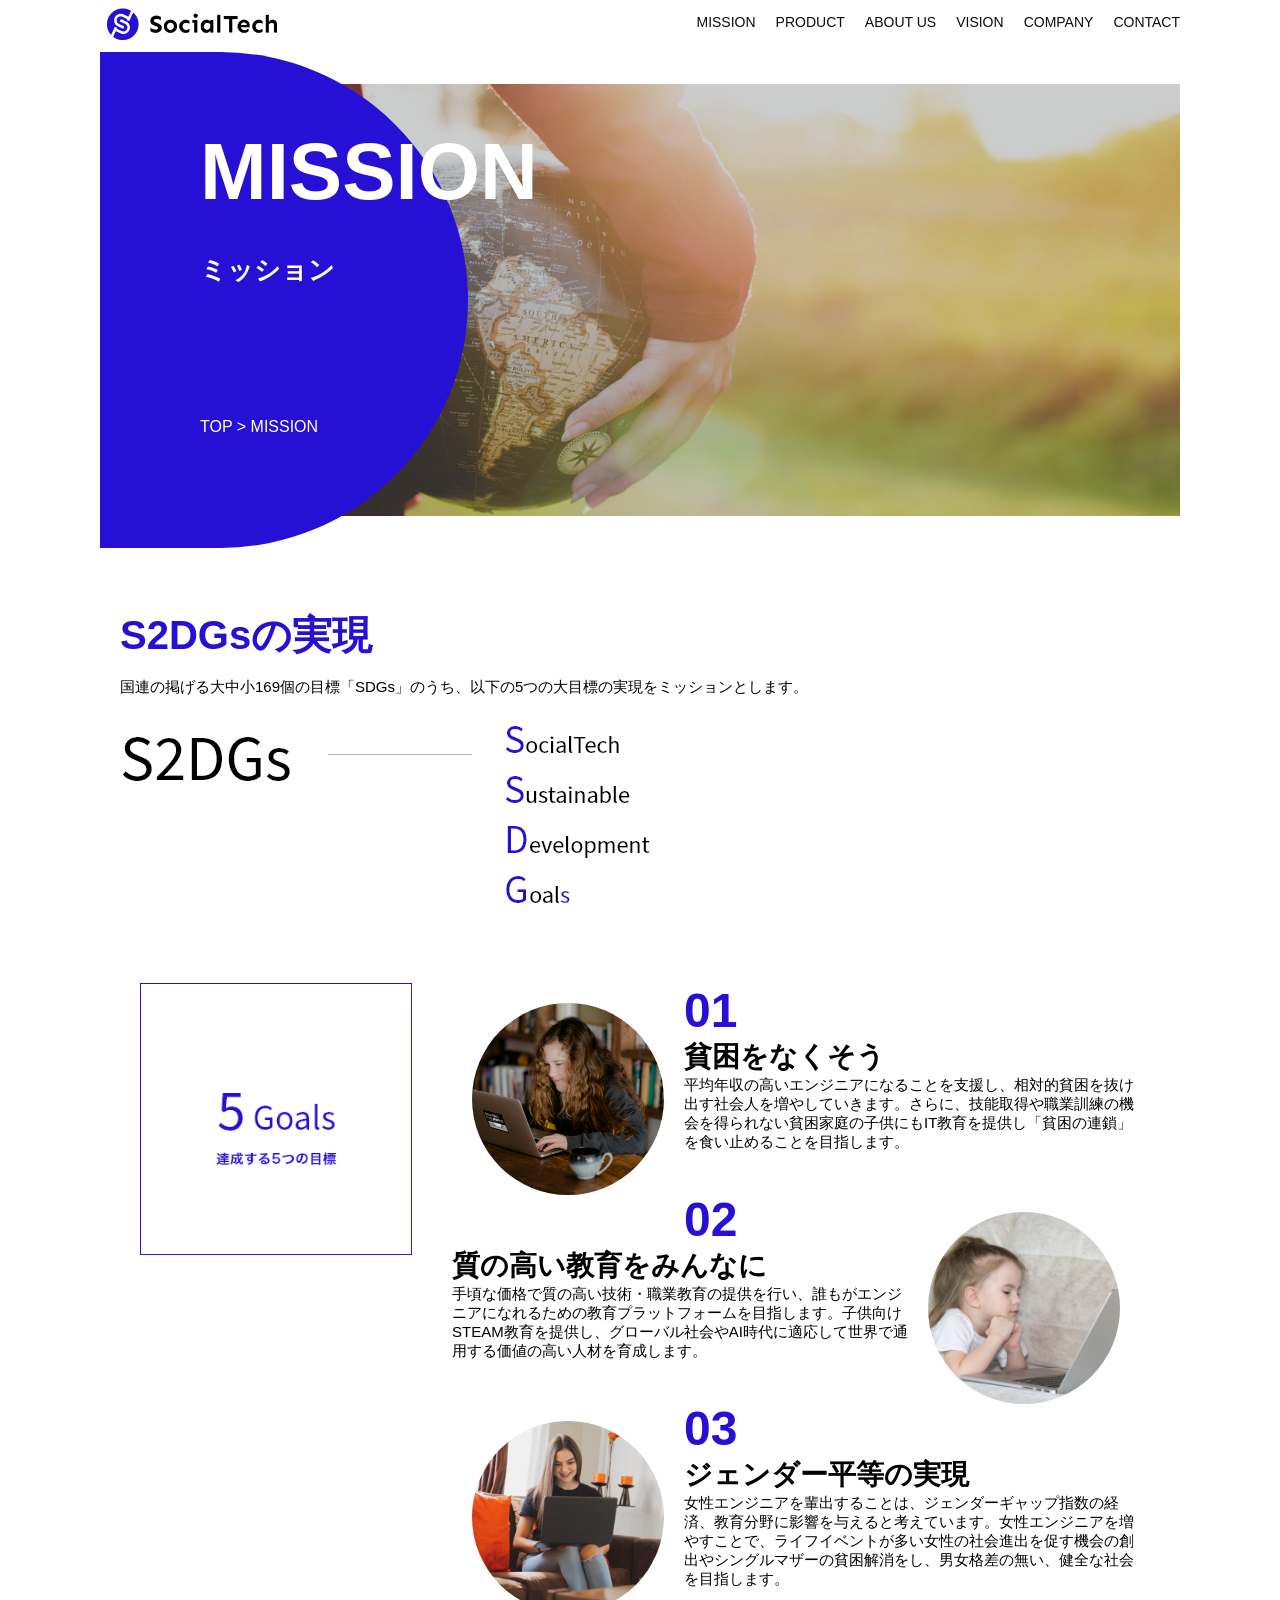
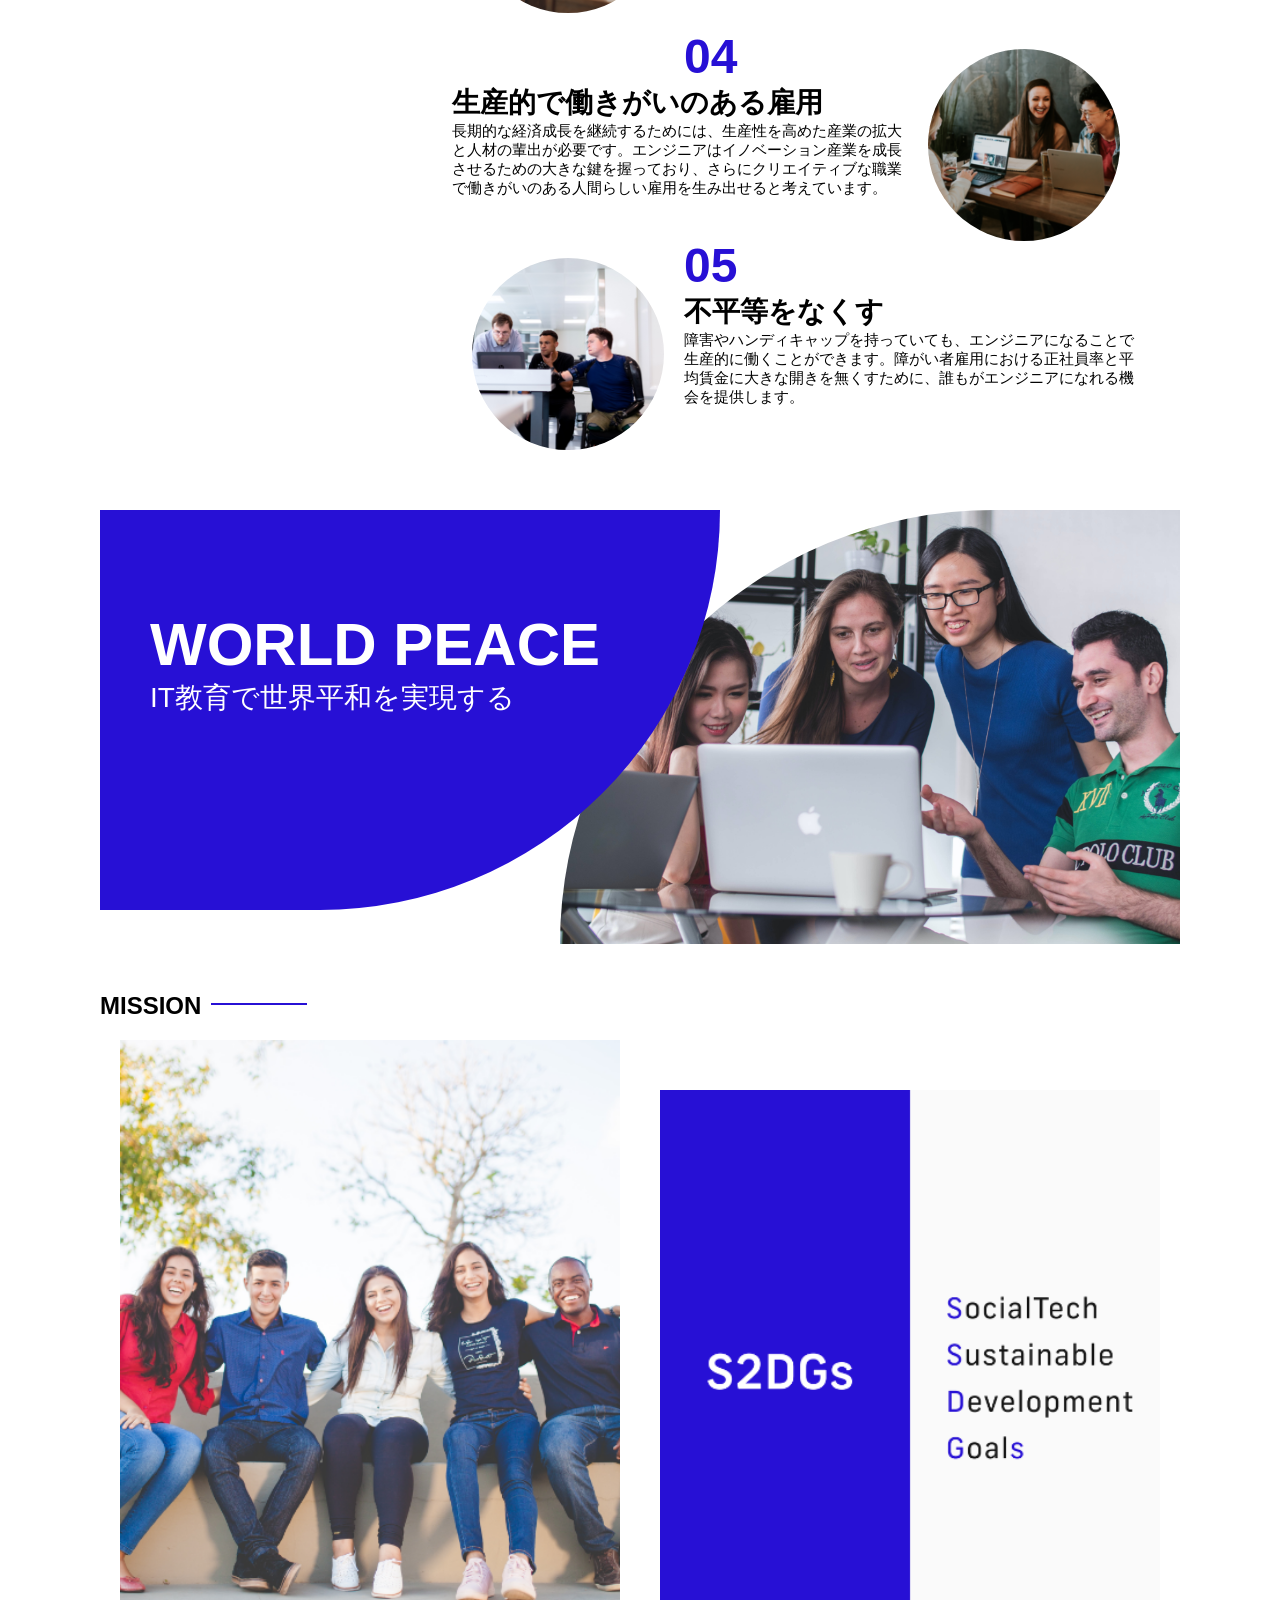
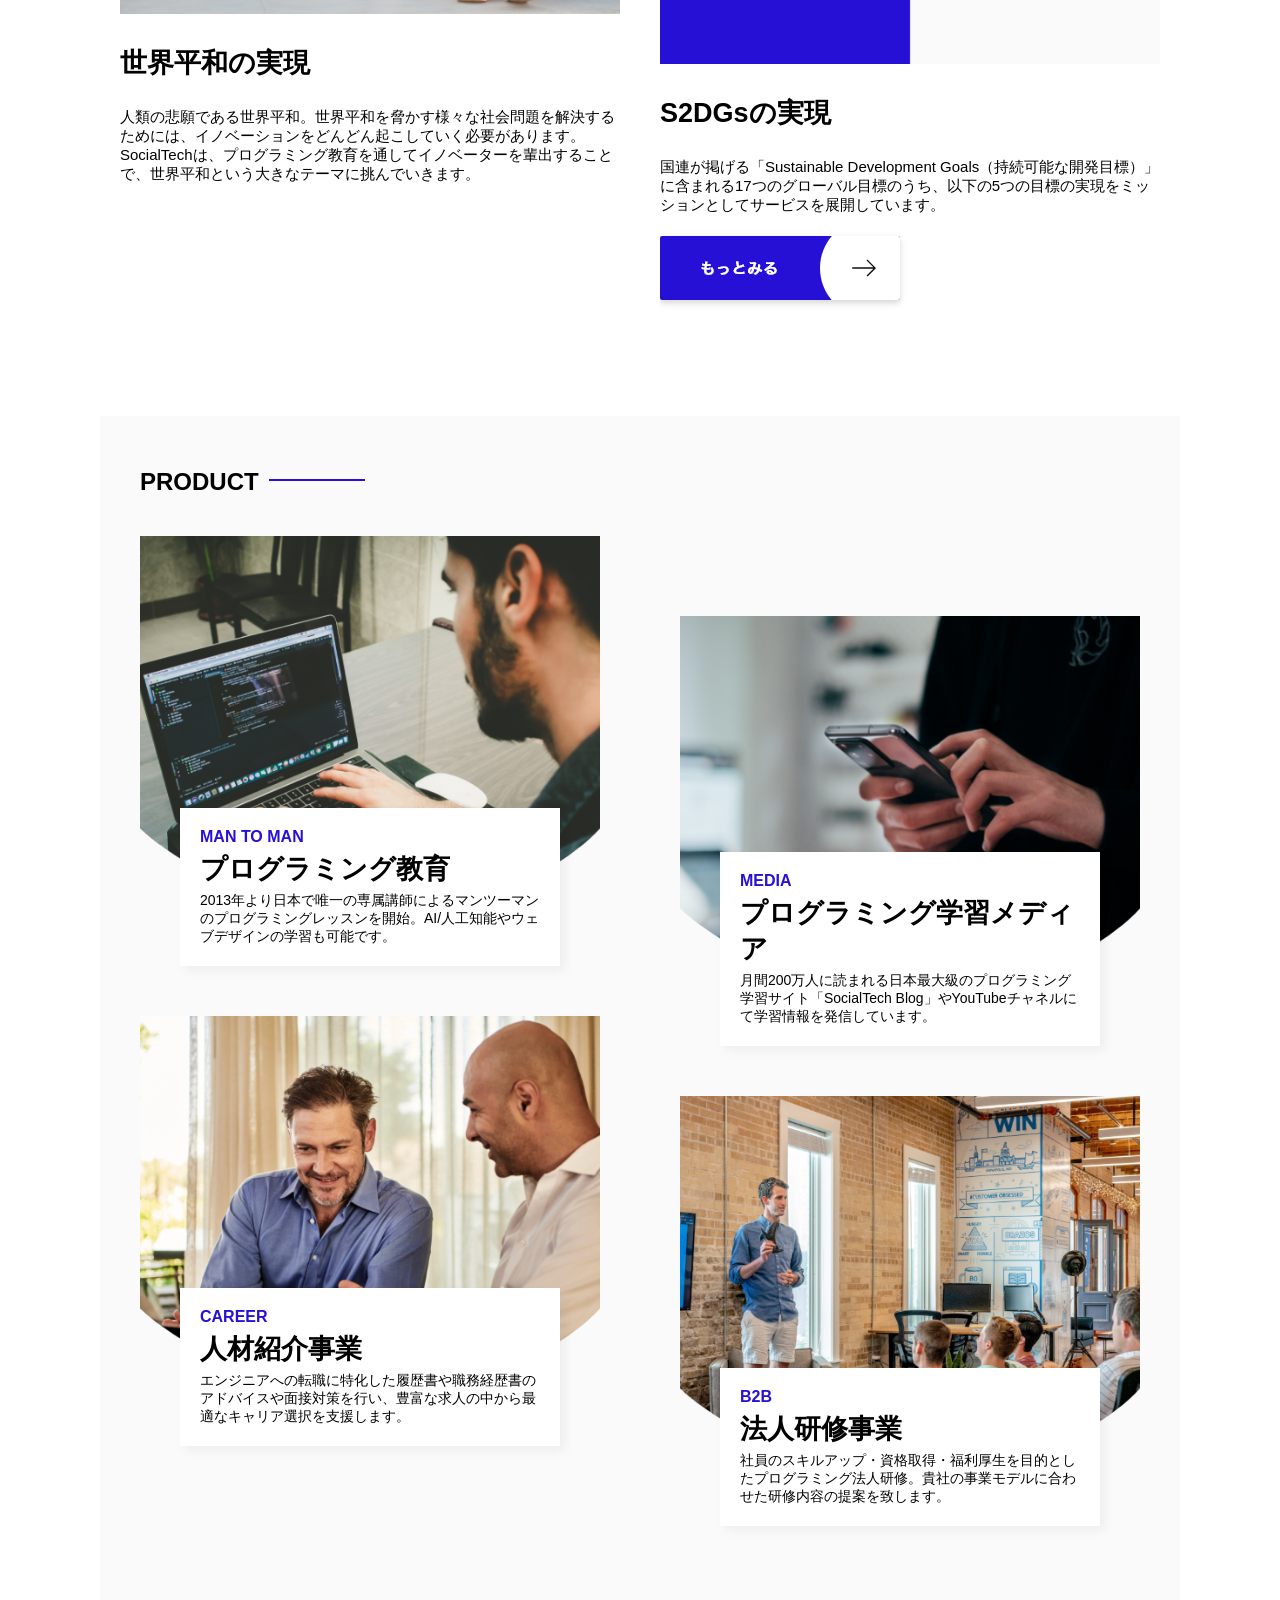
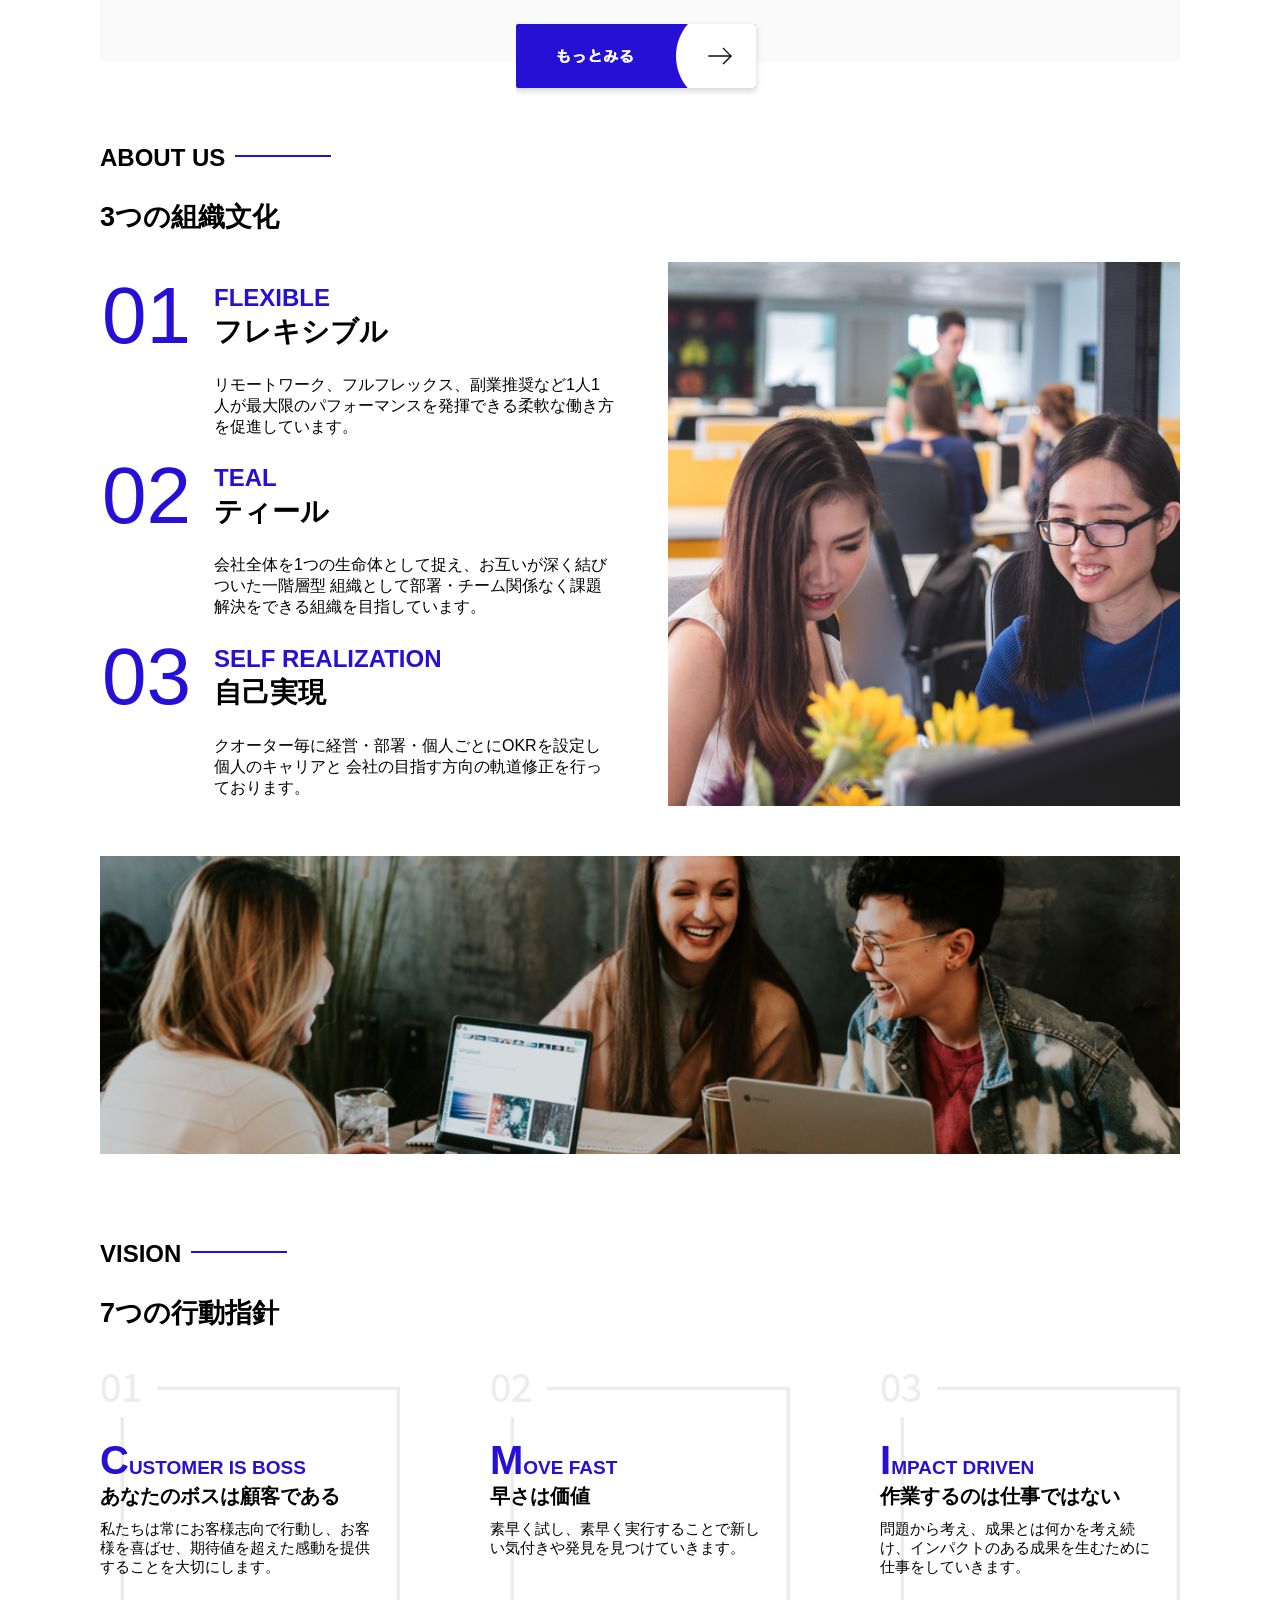
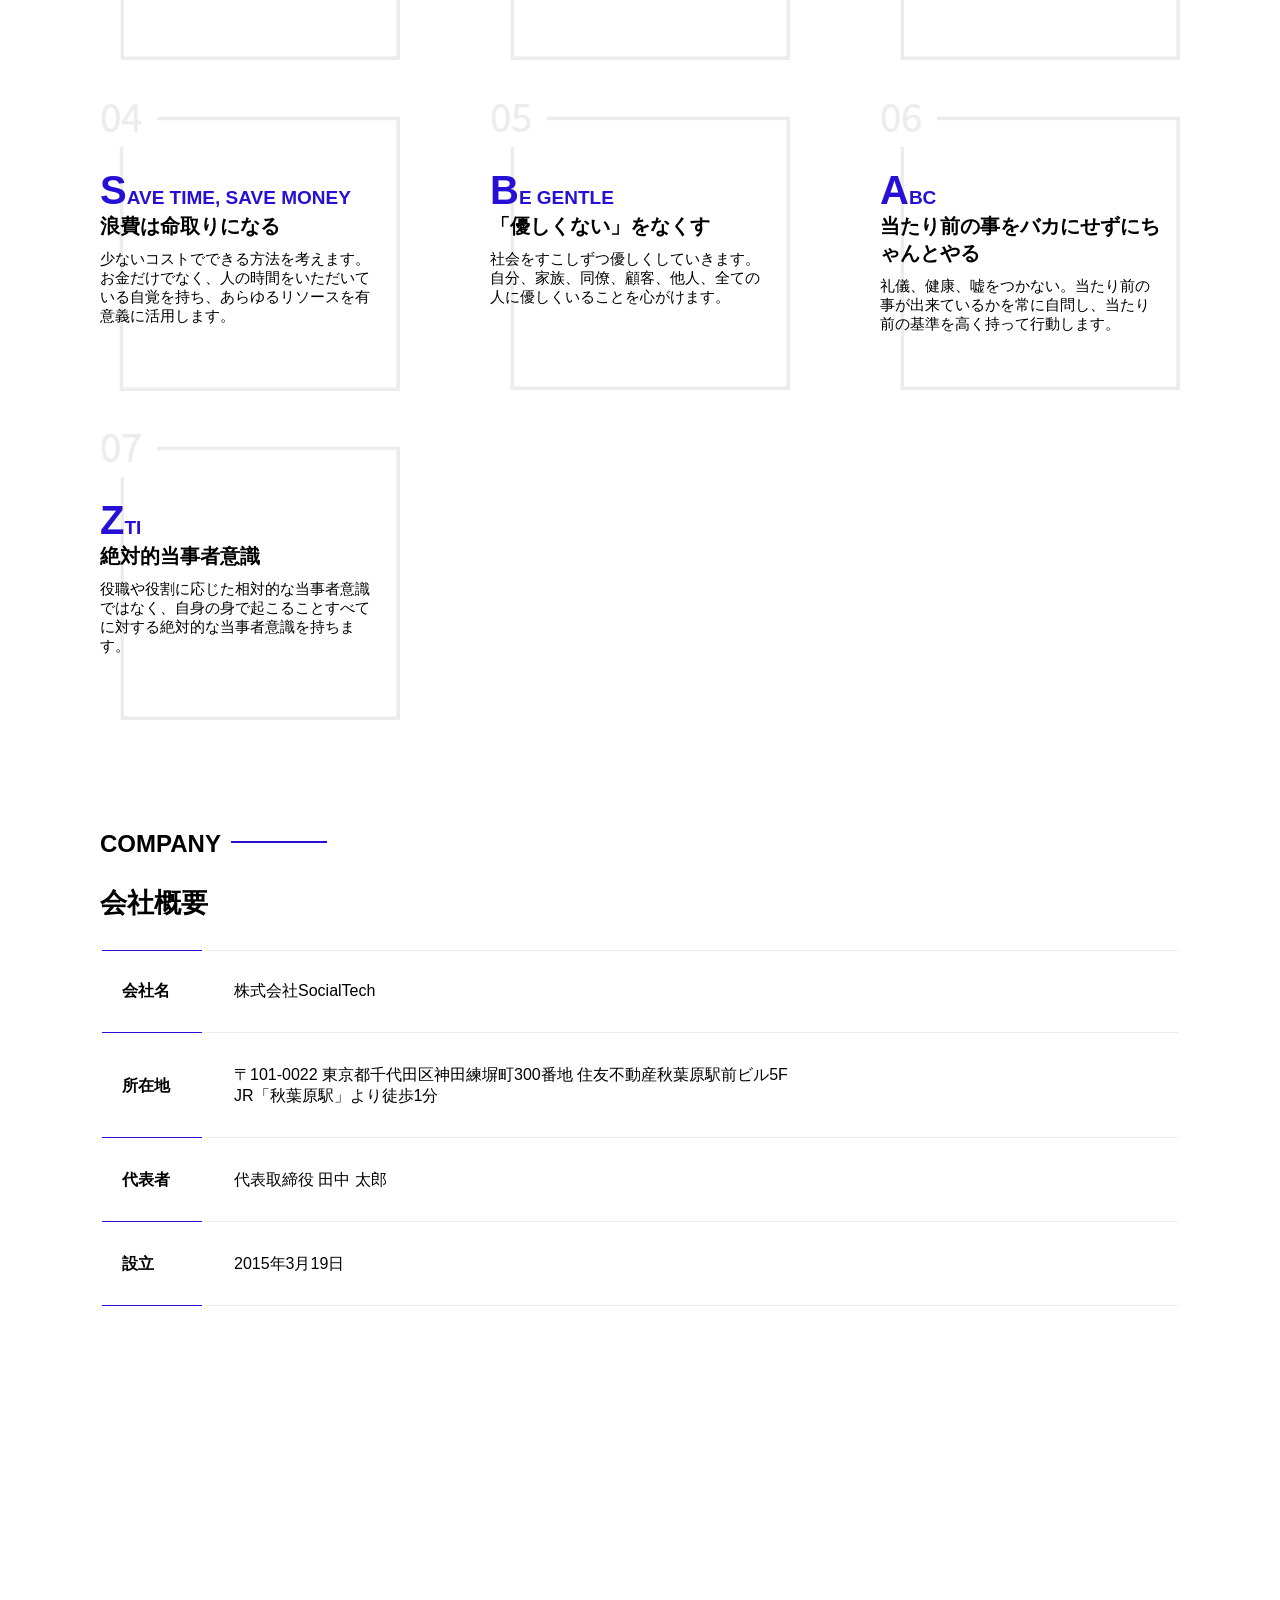
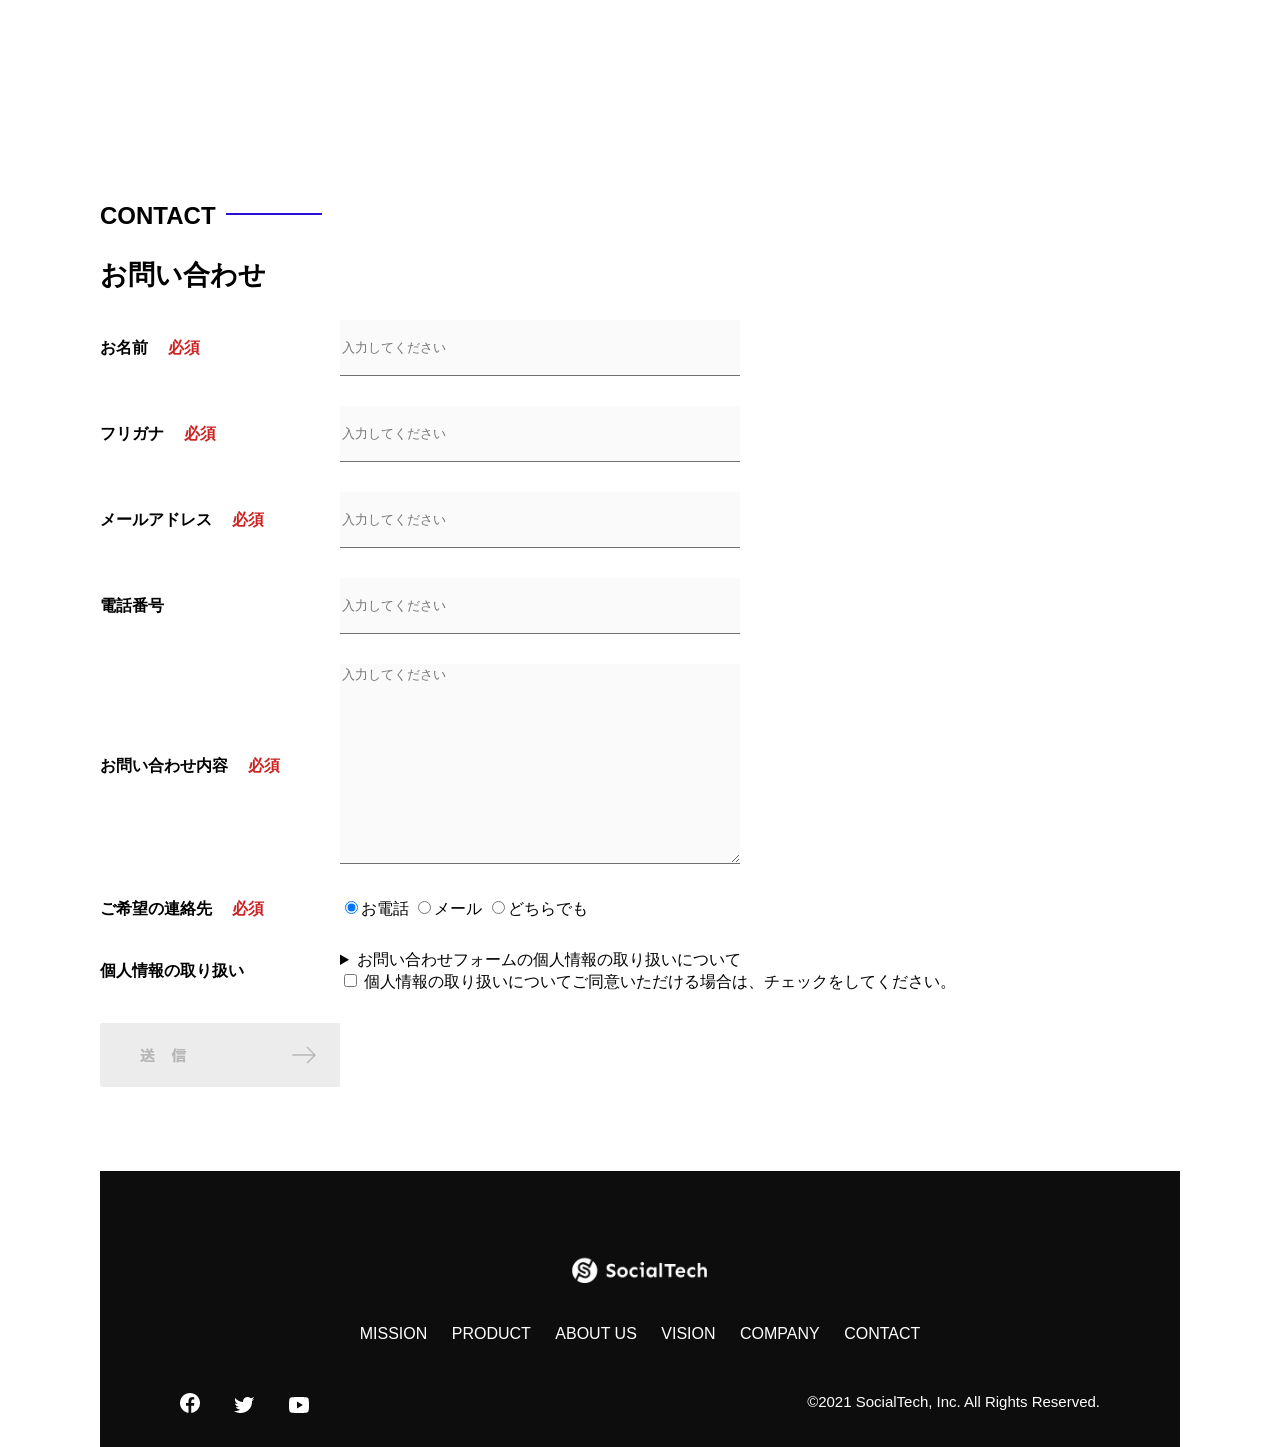
==== kadai_tutorial_output/index.html @ 5821d978 "kadai_tutorial_outputを追加" ====
<!DOCTYPE html>
<html>
<head>
    <title></title>
  <title>SocialTech - MISSION ミッション -</title>
  <title>SocialTech</title>
  <meta charset="UTF-8">
  <meta name="description" content="">
  <meta name="description" content="SocialTechが目指す5つの目標（S2DGs）を紹介します">
  <meta name="description" content="SocialTechはEdTech業界のリーディングカンパニーを目指します。">
  <meta name="viewport" content="width=device-width, initial-scale=1.0">
  <link rel="stylesheet" href="style.css">
</head>
<body>
  <!-- ヘッダー -->
  <header>
    <!-- ロゴ -->
    <a href="index.html" id="logo"><img src="./images/logo.png" alt="トップページに戻る"></a>
    
    <!-- PC用ナビゲーション -->
    <nav id="nav-pc">
       <ul>
        <li><a href="mission.html">MISSION</a></li>
        <li><a href="product.html">PRODUCT</a></li>
        <li><a href="index.html#aboutus">ABOUT US</a></li>
        <li><a href="index.html#vision">VISION</a></li>
        <li><a href="index.html#company">COMPANY</a></li>
        <li><a href="index.html#contact">CONTACT</a></li>
       </ul>
    </nav>
    
       <!-- スマホ用メニューボタン -->
       <button id="menu-sp" onclick="document.getElementById('nav-sp').style.display = 'block'">
         <img src="images/button-menu.png" alt="ナビゲーションを開く">
       </button>
        <!-- スマホ用ナビゲーション -->
       <div id="nav-sp">
         <button id="close" onclick="document.getElementById('nav-sp').style.display = 'none'">
           <img src="images/button-close.png" alt="ナビゲーションを閉じる">
         </button>

        <nav>
           <ul>
             <li>
               <a id="logo-sp" href="index.html" onclick="document.getElementById('nav-sp').style.display = 'none'"><img src="images/logo-sp.png" alt="トップページに戻る"></a>
             </li>
             <li><a class="menu" href="mission.html" onclick="document.getElementById('nav-sp').style.display = 'none'">MISSION</a></li>
             <li><a class="menu" href="product.html" onclick="document.getElementById('nav-sp').style.display = 'none'">PRODUCT</a></li>
             <li><a class="menu" href="index.html#aboutus" onclick="document.getElementById('nav-sp').style.display = 'none'">ABOUT US</a></li>
             <li><a class="menu" href="index.html#vision" onclick="document.getElementById('nav-sp').style.display = 'none'">VISION</a></li>
             <li><a class="menu" href="index.html#company" onclick="document.getElementById('nav-sp').style.display = 'none'">COMPANY</a></li>
             <li><a class="menu" href="index.html#contact" onclick="document.getElementById('nav-sp').style.display = 'none'">CONTACT</a></li>
           </ul>
         </nav>
         <div id="sns">
           <a href="https://www.facebook.com/sejuku2013">
             <img src="images/button-facebook.png" alt="Facebookのリンク">
           </a>
           <a href="https://twitter.com/samuraijuku">
             <img src="images/button-twitter.png" alt="Twitterのリンク">
           </a>
           <a href="https://www.youtube.com/channel/UCCFOQO5aDK0xXam4cUQXT8g">
             <img src="images/button-youtube.png" alt="YouTubeのリンク">
           </a>
         </div>
       </div>
  </header>

   <main>
    <article>
      <section id="mission-main">
           <div class="mission-main-inner">
             <div id="mission-title">
               <h1>MISSION<br><span>ミッション</span></h1>
               <p>TOP > MISSION</p>
             </div>
           </div>
         </section>

         <section id="mission-s2dgs">
            <h2 class="mission-h2">S2DGsの実現</h2>
            <p>国連の掲げる大中小169個の目標「SDGs」のうち、以下の5つの大目標の実現をミッションとします。</p>
            <img src="images/mission/mission-s2dgs.png" alt="S2DGs">
          </section>

          <section id="mission-five-goals">
           <div class="five-goals-image">
             <img src="images/mission/mission-5goals.png" alt="5Goals">
           </div>
           <div class="five-goals-read">
             <div>
               <img class="fivegoals-image-left" src="images/mission/mission-5goals01.png" alt="PCを操作する女の子">
               <span class="fivegoals-number">01</span>
               <h3 class="fivegoals-h3">貧困をなくそう</h3>
               <p class="fivegoals-p">平均年収の高いエンジニアになることを支援し、相対的貧困を抜け出す社会人を増やしていきます。さらに、技能取得や職業訓練の機会を得られない貧困家庭の子供にもIT教育を提供し「貧困の連鎖」を食い止めることを目指します。</p>
             </div>
             <div>
               <img class="fivegoals-image-right" src="images/mission/mission-5goals02.png" alt="PCを見つめる小さい女の子">
               <span class="fivegoals-number">02</span>
               <h3 class="fivegoals-h3">質の高い教育をみんなに</h3>
               <p class="fivegoals-p">手頃な価格で質の高い技術・職業教育の提供を行い、誰もがエンジニアになれるための教育プラットフォームを目指します。子供向けSTEAM教育を提供し、グローバル社会やAI時代に適応して世界で通用する価値の高い人材を育成します。</p>
             </div>
             <div>
               <img class="fivegoals-image-left" src="images/mission/mission-5goals03.png" alt="PCを操作する女性">
               <span class="fivegoals-number">03</span>
               <h3 class="fivegoals-h3">ジェンダー平等の実現</h3>
               <p class="fivegoals-p">女性エンジニアを輩出することは、ジェンダーギャップ指数の経済、教育分野に影響を与えると考えています。女性エンジニアを増やすことで、ライフイベントが多い女性の社会進出を促す機会の創出やシングルマザーの貧困解消をし、男女格差の無い、健全な社会を目指します。</p>
             </div>
             <div>
               <img class="fivegoals-image-right" src="images/mission/mission-5goals04.png" alt="笑顔で話し合う3人の男女">
               <span class="fivegoals-number">04</span>
               <h3 class="fivegoals-h3">生産的で働きがいのある雇用</h3>
               <p class="fivegoals-p">長期的な経済成長を継続するためには、生産性を高めた産業の拡大と人材の輩出が必要です。エンジニアはイノベーション産業を成長させるための大きな鍵を握っており、さらにクリエイティブな職業で働きがいのある人間らしい雇用を生み出せると考えています。</p>
             </div>
             <div>
               <img class="fivegoals-image-left" src="images/mission/mission-5goals05.png" alt="障害を持つ男性が生き生きと働く様子">
               <span class="fivegoals-number">05</span>
               <h3 class="fivegoals-h3">不平等をなくす</h3>
               <p class="fivegoals-p">障害やハンディキャップを持っていても、エンジニアになることで生産的に働くことができます。障がい者雇用における正社員率と平均賃金に大きな開きを無くすために、誰もがエンジニアになれる機会を提供します。</p>
             </div>
           </div>
         </section>
    
        <!-- メインビジュアル -->
      <section id="main-visual">
         <div id="main-message">
            <h1>WORLD PEACE</h1>
            <p>IT教育で世界平和を実現する</p>
        </div>
        <img src="images/index/index-main.png" alt="PCの周りに集まる多国籍の仲間たち">
      </section>
        <!--ミッション-->
      <section id="mission">
        <h2 class="index-h2">MISSION</h2>
        <div id="mission-flex">
          <div>
           <img id="mission-photo" src="images/index/index-mission.png" alt="屋外のベンチで写真を撮影する多国籍の仲間たち">
            <h3>世界平和の実現</h3>
            <p>
              人類の悲願である世界平和。世界平和を脅かす様々な社会問題を解決するためには、イノベーションをどんどん起こしていく必要があります。SocialTechは、プログラミング教育を通してイノベーターを輩出することで、世界平和という大きなテーマに挑んでいきます。
            </p>
          </div>  
          <div>
             <img id="s2dgs" src="images/index/s2dgs.png" alt="S2DGs">
            <h3>S2DGsの実現</h3>
            <p>国連が掲げる「Sustainable Development Goals（持続可能な開発目標）」に含まれる17つのグローバル目標のうち、以下の5つの目標の実現をミッションとしてサービスを展開しています。</p>
            <a href="mission.html">
              <img src="images/button-more.png" alt="もっとみる">
            </a>
          </div>
        </div>
      </section>
      <!-- プロダクト -->
      <section id="product">
       <h2 class="index-h2">PRODUCT</h2>
        <div class="product-flex">
         <div id="product-left">
          <div>
               <img class="product-photo" src="images/index/index-mantoman.png" alt="PCでコードを書く男性">
               <div class="product-explain">
                 <span>MAN TO MAN</span>
                 <h3>プログラミング教育</h3>
                 <p>2013年より日本で唯一の専属講師によるマンツーマンのプログラミングレッスンを開始。AI/人工知能やウェブデザインの学習も可能です。</p>
               </div>
             </div>
             <div>
               <img class="product-photo" src="images/index/index-career.png" alt="笑顔で話し合う2人の男性">
               <div class="product-explain">
                 <span>CAREER</span>
                 <h3>人材紹介事業</h3>
                 <p>エンジニアへの転職に特化した履歴書や職務経歴書のアドバイスや面接対策を行い、豊富な求人の中から最適なキャリア選択を支援します。</p>
               </div>
             </div>
         </div>
         <div id="product-right">
          <div>
              <img class="product-photo" src="images/index/index-media.png" alt="スマートフォンを操作する人">
              <div class="product-explain">
                <span>MEDIA</span>
                <h3>プログラミング学習メディア</h3>
                <p>月間200万人に読まれる日本最大級のプログラミング学習サイト「SocialTech Blog」やYouTubeチャネルにて学習情報を発信しています。</p>
              </div>
            </div>
            <div>
              <img class="product-photo" src="images/index/index-b2b.png" alt="講演中の男性とそれを聴く人々">
              <div class="product-explain">
                <span>B2B</span>
                <h3>法人研修事業</h3>
                <p>社員のスキルアップ・資格取得・福利厚生を目的としたプログラミング法人研修。貴社の事業モデルに合わせた研修内容の提案を致します。</p>
              </div>
            </div>
          </div>
        </div>
        <div id="product-more">
          <a href="product.html">
            <img src="images/button-more.png" alt="もっとみる">
          </a>
         </div>
        </div>
      </section>
      <!-- ABOUT US -->
      <section id="aboutus">
        <h2 class="index-h2">ABOUT US</h2>
        <h3>3つの組織文化</h3>
        <div>
          <table class="culture-table">
            <tr>
              <td class="culture-num">01</td>
              <th><span class="culture-en">FLEXIBLE</span><br>フレキシブル</th>
            </tr>
            <tr>
              <td>
                <!--空のセル-->
              </td>
              <td class="culture-description">リモートワーク、フルフレックス、副業推奨など1人1人が最大限のパフォーマンスを発揮できる柔軟な働き方を促進しています。</td>
            </tr>
            <tr>
              <td class="culture-num">02</td>
              <th><span class="culture-en">TEAL</span><br>ティール</th>
            </tr>
            <tr>
              <td>
                <!--空のセル-->
              </td>
              <td class="culture-description">会社全体を1つの生命体として捉え、お互いが深く結びついた一階層型 組織として部署・チーム関係なく課題解決をできる組織を目指しています。</td>
            </tr>
            <tr>
              <td class="culture-num">03</td>
              <th><span class="culture-en">SELF REALIZATION</span><br>自己実現</th>
            </tr>
            <tr>
              <td>
                <!--空のセル-->
              </td>
              <td class="culture-description">クオーター毎に経営・部署・個人ごとにOKRを設定し個人のキャリアと 会社の目指す方向の軌道修正を行っております。</td>
            </tr>
          </table>
          <img class="culture-img" src="images/index/index-aboutus1.png" alt="笑顔で話し合う2人の女性">
        </div>
        <img class="culture-img2" src="images/index/index-aboutus2.png" alt="笑顔で話し合う3人の男女">
      </section>
       <!-- VISION -->
      <section id="vision">
        <h2 class="index-h2">VISION</h2>
        <h3>7つの行動指針</h3>
        <div>
          <div class="vision-box">
               <img src="images/index/vision-01.png" alt="01">
               <div>
                 <h4>CUSTOMER IS BOSS</h4>
                 <h5>あなたのボスは顧客である</h5>
                 <p>私たちは常にお客様志向で行動し、お客様を喜ばせ、期待値を超えた感動を提供することを大切にします。</p>
               </div>
             </div>
             <div class="vision-box">
               <img src="images/index/vision-02.png" alt="02">
               <div>
                 <h4>MOVE FAST</h4>
                 <h5>早さは価値</h5>
                 <p>素早く試し、素早く実行することで新しい気付きや発見を見つけていきます。</p>
               </div>
             </div>
             <div class="vision-box">
               <img src="images/index/vision-03.png" alt="03">
               <div>
                 <h4>IMPACT DRIVEN</h4>
                 <h5>作業するのは仕事ではない</h5>
                 <p>問題から考え、成果とは何かを考え続け、インパクトのある成果を生むために仕事をしていきます。</p>
               </div>
             </div>
             <div class="vision-box">
               <img src="images/index/vision-04.png" alt="04">
               <div>
                 <h4>SAVE TIME, SAVE MONEY</h4>
                 <h5>浪費は命取りになる</h5>
                 <p>少ないコストでできる方法を考えます。お金だけでなく、人の時間をいただいている自覚を持ち、あらゆるリソースを有意義に活用します。</p>
               </div>
             </div>
             <div class="vision-box">
               <img src="images/index/vision-05.png" alt="05">
               <div>
                 <h4>BE GENTLE</h4>
                 <h5>「優しくない」をなくす</h5>
                 <p>社会をすこしずつ優しくしていきます。自分、家族、同僚、顧客、他人、全ての人に優しくいることを心がけます。</p>
               </div>
             </div>
             <div class="vision-box">
               <img src="images/index/vision-06.png" alt="06">
               <div>
                 <h4>ABC</h4>
                 <h5>当たり前の事をバカにせずにちゃんとやる</h5>
                 <p>礼儀、健康、嘘をつかない。当たり前の事が出来ているかを常に自問し、当たり前の基準を高く持って行動します。</p>
               </div>
             </div>
             <div class="vision-box">
               <img src="images/index/vision-07.png" alt="07">
               <div>
                 <h4>ZTI</h4>
                 <h5>絶対的当事者意識</h5>
                 <p>役職や役割に応じた相対的な当事者意識ではなく、自身の身で起こることすべてに対する絶対的な当事者意識を持ちます。</p>
               </div>
             </div>
        </div>
      </section>
      <!-- COMPANY -->
      <section id="company">
        <h2 class="index-h2">COMPANY</h2>
        <h3>会社概要</h3>
        <table id="company-table">
             <tr>
               <th class="tableheader tableheader-first">会社名</th>
               <td class="cell cell-first">株式会社SocialTech</td>
             </tr>
             <tr>
               <th class="tableheader">所在地</th>
               <td class="cell">〒101-0022 東京都千代田区神田練塀町300番地 住友不動産秋葉原駅前ビル5F<br>JR「秋葉原駅」より徒歩1分</td>
             </tr>
             <tr>
               <th class="tableheader">代表者</th>
               <td class="cell">代表取締役 田中 太郎</td>
             </tr>
             <tr>
               <th class="tableheader">設立</th>
               <td class="cell">2015年3月19日</td>
             </tr>
           </table>
           <iframe src="https://www.google.com/maps/embed?pb=!1m18!1m12!1m3!1d3240.0688551336807!2d139.7720776771055!3d35.69992317258124!2m3!1f0!2f0!3f0!3m2!1i1024!2i768!4f13.1!3m3!1m2!1s0x60188fee13660e23%3A0x77137876edf742ac!2z5L2P5Y-L5LiN5YuV55Sj56eL6JGJ5Y6f6aeF5YmN44OT44Or!5e0!3m2!1sja!2sjp!4v1704858013291!5m2!1sja!2sjp" style="border: 0" allowfullscreen="" loading="lazy"></iframe>
       </section>
      <!-- お問い合わせフォーム -->
      <section id="contact">
        <h2 class="index-h2">CONTACT</h2>
        <h3>お問い合わせ</h3>
        <form>
          <div>
            <div class="contact-heading">
              <label class="contact-label">お名前<span class="contact-span">必須</span></label>
            </div>
            <div>
              <input type="text" name="name" placeholder="入力してください" class="contact-textbox">
            </div>
          </div>
          <div>
            <div class="contact-heading">
              <label class="contact-label">フリガナ<span class="contact-span">必須</span></label>
            </div>
            <div>
              <input type="text" name="hurigana" placeholder="入力してください" class="contact-textbox">
            </div>
          </div>
          <div>
            <div class="contact-heading">
              <label class="contact-label">メールアドレス<span class="contact-span">必須</span></label>
            </div>
            <div>
              <input type="text" name="email" placeholder="入力してください" class="contact-textbox">
            </div>
          </div>
          <div>
            <div class="contact-heading">
              <label class="contact-label">電話番号</label>
            </div>
            <div>
              <input type="text" name="tel" placeholder="入力してください" class="contact-textbox">
            </div>
          </div>
          <div>
            <div class="contact-heading">
              <label class="contact-label">お問い合わせ内容<span class="contact-span">必須</span></label>
            </div>
            <div>
              <textarea class="contact-textarea" placeholder="入力してください" name="message"></textarea>
            </div>
          </div>
           <div>
            <div class="contact-heading">
              <label class="contact-label">ご希望の連絡先<span class="contact-span">必須</span></label>
            </div>
            <div>
              <input class="radiobutton" type="radio" value="tel" name="contact" checked><label>お電話</label>
              <input class="radiobutton" type="radio" value="mail" name="contact"><label>メール</label>
              <input class="radiobutton" type="radio" value="both" name="contact"><label>どちらでも</label>
            </div>
          </div>
            <div>
               <div class="contact-heading">
                 <label class="contact-label">個人情報の取り扱い</label>
               </div>
               <div>
                 <details>
                   <summary>お問い合わせフォームの個人情報の取り扱いについて</summary>
                   <div>
                     <dl>
                       <dt>１．組織の名称又は氏名</dt>
                       <dd>株式会社SocialTech</dd>
                       <dt>２．個人情報保護管理者（若しくはその代理人）の氏名又は職名、所属及び連絡先</dt>
                       <dd>
                         <p>鈴木 一郎 コーポレート部</p>
                         <p>メールアドレス：samurai@example.com</p>
                         <p>TEL：03-1234-5678</p>
                       </dd>
                       <dt>３．個人情報の利用目的</dt>
                       <dd>
                         <ul>
                           <li>本サービス及び本サービスに関連する情報の提供又はそれらに関する連絡のため</li>
                           <li>ユーザーの本人確認のため</li>
                           <li>当社サービスのご案内のため</li>
                           <li>当社の商品等の広告または宣伝（電子メールによるものを含むものとします。）</li>
                         </ul>
                       </dd>
                       <dt>４．個人情報の取り扱い業務の委託</dt>
                       <dd>個人情報の取扱業務の全部または一部を外部に業務委託する場合があります。その際、弊社は、個人情報を適切に保護できる管理体制を敷き実行していることを条件として委託先を厳選したうえで、機密保持契約を委託先と締結し、お客様の個人情報を厳密に管理させます。</dd>
                       <dt>５．個人情報の開示等の請求</dt>
                       <dd>
                         お客様は、弊社に対してご自身の個人情報の開示等（利用目的の通知、開示、内容の訂正・追加・削除、利用の停止または消去、第三者への提供の停止）に関して、当社問合わせ窓口に申し出ることができます。<br>
                         その際、弊社はお客様ご本人を確認させていただいたうえで、合理的な期間内に対応いたします。<br>
                         なお、個人情報に関する弊社問合わせ先は、次の通りです。
                       </dd>
                       <dd>
                         <p>株式会社SocialTech　個人情報問合せ窓口</p>
                         <p>〒150-0043　東京都千代田区神田練塀町300番地 住友不動産秋葉原駅前ビル5F</p>
                         <p>メールアドレス：samurai@example.com　TEL：03-1234-5678</p>
                       </dd>
 
                       <dt>６．個人情報を提供されることの任意性について</dt>
                       <dd>お客様がご自身の個人情報を弊社に提供されるか否かは、お客様のご判断によりますが、もしご提供されない場合には、適切なサービスが提供できない場合がありますので予めご了承ください。</dd>
                     </dl>
                   </div>
                 </details>
                 <input type="checkbox" name="agree">
                 <span>個人情報の取り扱いについてご同意いただける場合は、チェックをしてください。</span>
               </div>
             </div>
              <input type="image" src="images/button-submit.png" alt="送信する">
        </form>
      </section>
    </article>
  </main>

   <footer>
      <div id="footer-logo">
        <img src="images/logo-sp.png" alt="SocialTech">
      </div>
      <div id="footer-link">
        <a href="mission.html">MISSION</a>
        <a href="product.html">PRODUCT</a>
        <a href="index.html#aboutus">ABOUT US</a>
        <a href="index.html#vision">VISION</a>
        <a href="index.html#company">COMPANY</a>
        <a href="index.html#contact">CONTACT</a>
      </div>
       <div id="sns-footer">
         <div class="sns-btns">
           <a href="https://www.facebook.com/sejuku2013"><img src="images/button-facebook.png" alt="Facebookのリンク"></a>
           <a href="https://twitter.com/samuraijuku"><img src="images/button-twitter.png" alt="Twitterのリンク"></a>
           <a href="https://www.youtube.com/channel/UCCFOQO5aDK0xXam4cUQXT8g"><img src="images/button-youtube.png" alt="YouTubeのリンク"></a>
         </div>
         <p id="copyright">&copy;2021 SocialTech, Inc. All Rights Reserved.</p>
       </div>
    </footer>

</body>

</html>
---- kadai_tutorial_output/style.css ----
/* PC、スマホ共通スタイル */
* {
  box-sizing: border-box;
}

p {
  font-size: 15px;
}

body {
  max-width: 1080px;
  margin: 0 auto 0 auto;
    font-family: "Source Sans Pro", "Hiragino Kaku Gothic ProN", Meiryo, Arial, sans-serif;
}

/* ヘッダー */
 header {
   display: flex;
   justify-content: space-between;
 }

 /* ナビゲーションのレイアウト */
 #nav-pc {
   font-size: 14px;
 }
 
 #nav-pc ul {
   display: flex;
   padding-left: 0;
 }
 
 #nav-pc li {
   list-style: none;
 }
 
 /* ナビゲーションのリンクの装飾設定 */
 #nav-pc a {
   text-decoration: none;
   margin-left: 20px;
   color: #0d0d0d;
 }
 
 #nav-pc a:hover {
   text-decoration: underline;
 }

  /* スマホ用ナビを非表示 */
  #nav-sp,
  #menu-sp {
    display: none;
  }

 /* メインビジュアル*/
 #main-visual {
   position: relative;
   height: 400px;
 }

 #main-message {
   position: absolute;
   top: 0;
   left: 0;
   background-color: #2710d5;
   color: #ffffff;
   border-radius: 0 0 476px 0;
   max-width: 620px;
   height: 100%;
   width: 100%;
   z-index: 11;
 }

 #main-message > h1 {
   font-size: 60px;
   margin: 100px 0 0 50px;
 }
 #main-message > p { 
   font-size: 28px;
   margin: 0 0 0 50px;
 }

 #main-visual > img {
   max-width: 620px;
   border-radius: 476px 0 0 0;
   position: absolute;
   top: 0;
   right: 0;
   z-index: 10;
 }

 /* 見出し */
 h2 {
   margin: 40px 0 0 0;
 }
 
 h2::after {
   content: url("images/line.png");
   margin-left: 10px;
 }
 
 h3 {
   font-size: 27px;
 }

 /* ミッション */
 #mission {
   margin: 80px auto 80px auto;
 }
 
 #mission-flex {
   display: flex;
 }

 #mission-flex > div {
   width: 50%;
   margin: 20px;
 }
 
 #mission-photo {
   width: 100%;
 }
 
 #s2dgs {
   margin-top: 50px;
   width: 100%;
 }

 /* プロダクト */
 #product {
   background-color: #fafafa;
   margin: 80px 0 80px 0;
   padding: 10px 40px 0px 40px;
 }
 
 /* 外枠 */
 #product .product-flex {
   margin-top: 40px;
   display: flex;
 }
 
 /* 左のカラム */
 #product-left {
   width: 50%;
   margin-right: 20px;
 }
 
 /* 右のカラム */
 #product-right {
   width: 50%;
   margin-left: 20px;
   margin-top: 80px;
 }
 
 /* 画像＋説明の枠 */
 #product-left > div {
   position: relative;
   height: 480px;
   margin-right: 20px;
 }
 #product-right > div {
   position: relative;
   height: 480px;
   margin-left: 20px;
 }

 /* 画像 */
 .product-photo {
   width: 100%;
 }

  /* 説明文の枠 */
 .product-explain {
   background-color: #ffffff;
   position: absolute;
   left: 0;
   bottom: 50px;
   margin: 0 40px 0 40px;
   padding: 20px;
   box-shadow: 5px 5px 10px rgba(0, 0, 0, 0.05);
 }
 
 /* 説明文の英語 */
 .product-explain > span {
   color: #2710d5;
   font-weight: bold;
   font-size: 16px;
   margin: 0;
 }
 
 /* 説明文の見出し */
 .product-explain > h3 {
   margin: 5px 0 5px 0;
 }
 
 /* 説明文 */
 .product-explain > p {
   font-size: 14px;
   margin: 0;
 }
 
 /* もっと見るボタン */
 #product-more {
   text-align: center;
 }
 
 #product-more a {
   position: relative;
   bottom: -42px;
 }

 /* ABOUT US */
 #aboutus {
   margin: 80px auto 80px auto;
 }
 
 /* 3つの組織文化と画像を入れる枠 */
 #aboutus > div {
   display: flex;
 }

 /* 画像 */
 .culture-img {
   width: 50%;
   align-self: flex-start;
 }
 
 .culture-img2 {
   margin-top: 50px;
   width: 100%;
 }

  /* 3つの組織文化の表 */
 .culture-table {
   margin-right: 50px;
 }

 /* 番号 */
 .culture-num {
   font-size: 80px;
   color: #2710d5;
   padding: 0 20px 0 0;
 }

 /* 見出し */
 .culture-table th {
   text-align: left;
   font-size: 28px;
   font-weight: bold;
 }

 /* 組織文化英語 */
 .culture-en {
   color: #2710d5;
   font-size: 24px;
 }

 /* 説明文 */
 .culture-description {
   margin: 0;
 }

 /* ビジョン */
 #vision {
   margin: 80px auto 80px auto;
 }
 
 /* セクション内の外枠*/
 #vision > div {
   display: flex;
   justify-content: space-between;
   flex-wrap: wrap;
 }
 
 /*7つの行動指針の枠*/
 .vision-box {
   width: 300px;
   height: 300px;
   margin-bottom: 30px;
   position: relative;
 }

  .vision-box > img {
   width: 100%;
   position: relative;
   z-index: 30;
 }
 
 .vision-box > div {
   position: absolute;
   top: 0;
   left: 0;
   z-index: 31;
   margin-right: 20px;
 }
 
 .vision-box > div > h4 {
   color: #2710d5;
   font-size: 19px;
   margin: 80px 0 0 0;
 }
 
 .vision-box > div > h4::first-letter {
   font-size: 40px;
 }
 
 .vision-box > div > h5 {
   font-size: 20px;
   margin: 0 0 0 0;
 }
 
 .vision-box > div > p {
   margin: 10px 0 0 0;
 }

/* 会社概要 */
 #company {
   margin: 80px auto 80px auto;
 }

  #company-table {
   width: 100%;
 }
 
 .tableheader {
   text-align: left;
   padding: 20px;
   border-bottom-color: #2710d5;
   border-bottom-width: 1px;
   border-bottom-style: solid;
   width: 100px;
 }
 
 .tableheader-first {
   border-top-color: #2710d5;
   border-top-width: 1px;
   border-top-style: solid;
 }
 
 .cell {
   padding: 30px;
   border-bottom-color: #ececec;
   border-bottom-width: 1px;
   border-bottom-style: solid;
 }
 
 .cell-first {
   border-top-color: #ececec;
   border-top-width: 1px;
   border-top-style: solid;
 }

 #company > iframe {
   width: 100%;
   height: 368px;
   margin-top: 40px;
 }

  /* お問い合わせ */
 #contact {
   margin: 80px auto 80px auto;
 }
 
 /* 外枠 */
 #contact > form > div {
   display: flex;
   flex-direction: row;
   flex-wrap: wrap;
   padding-bottom: 30px;
 }

  /* 左列の見出し */
 .contact-heading {
   width: 240px;
   align-self: center;
 }
 /* 見出しのラベル */
 .contact-label {
   font-weight: bold;
 }
 /* 必須 */
 .contact-span {
   color: #ce2222;
   margin: 0 0 0 20px;
   font-weight: bold;
 }

 /* テキストボックス */
 .contact-textbox {
   border-top: 0px;
   border-left: 0px;
   border-right: 0px;
   border-bottom-width: 1px;
   border-bottom-color: #707070;
   border-style: solid;
   background-color: #fafafa;
   width: 400px;
   height: 56px;
 }
 
 /* お問い合わせ内容のテキストエリア */
 .contact-textarea {
   border-top: 0px;
   border-left: 0px;
   border-right: 0px;
   border-bottom-width: 1px;
   border-bottom-color: #707070;
   background-color: #fafafa;
   width: 400px;
   height: 200px;
}

 /* 個人情報の取り扱い */
 #contact dt {
   font-weight: bold;
 }
 
 #contact dd {
   margin: 0 0 16px 0;
 }
 
 #contact dd p {
   margin: 0;
 }
 
 #contact dd ul {
   padding-left: 0;
 }
 
 #contact dd li {
   margin-bottom: 0;
   list-style: none;
 }

 /* フッター */
 footer {
   background-color: #0d0d0d;
   text-align: center;
   padding: 80px 80px 30px 80px;
 }
 
 #footer-logo {
   margin-bottom: 30px;
 }

 #footer-link {
   margin-bottom: 50px;
 }
 
 #footer-link > a {
   text-decoration: none;
   margin: 10px;
   color: #ffffff;
 }
 
 #footer-link > a:hover {
   text-decoration: underline;
 }

 #sns-footer {
   display: flex;
   justify-content: space-between;
 }
 
 #sns-footer a {
   margin-right: 30px;
 }
 
 #copyright {
   color: #ffffff;
   margin: 0;
 }

 /* mission.html用スタイル */
 /* ミッションのメインビジュアル */
 .mission-main-inner {
   background-image: url("images/mission/mission-main.png");
   background-repeat: no-repeat;
   background-position-y: center;
 }
 
 #mission-title {
   background-color: #2710d5;
   width: 368px;
   color: #ffffff;
   height: 496px;
   border-radius: 0 248px 248px 0;
   position: relative;
 }
 
 #mission-title h1 {
   position: absolute;
   top: 0;
   left: 100px;
   font-size: 80px;
   line-height: 1;
 }
 
 #mission-title h1 span {
   font-size: 26px;
 }
 
 #mission-title > p {
   position: absolute;
   top: 350px;
   left: 100px;
   font-size: 16px;
 }

 /* ミッションページ　S2DGSの設定 */
 #mission-s2dgs {
   padding: 20px;
 }
 
 .mission-h2 {
   color: #2710d5;
   font-size: 40px;
 }
 
 .mission-h2::after {
   content: none;
 }

 /* ミッションページ　5つのゴールの設定 */
 #mission-five-goals {
   padding: 20px;
   display: flex;
 }
 
 #mission-five-goals .five-goals-image {
   width: 30%;
   padding: 20px;
 }
 
 #mission-five-goals .five-goals-image img {
   width: 100%;
 }
 
 #mission-five-goals .five-goals-read {
   width: 70%;
   padding: 20px;
 }
 
 #mission-five-goals .five-goals-read > div {
   margin-bottom: 40px;
 }
 
 .fivegoals-image-right {
   float: right;
   margin: 20px;
 }
 
 .fivegoals-image-left {
   float: left;
   margin: 20px;
 }
 
 .fivegoals-number {
   color: #2710d5;
   font-size: 48px;
   font-weight: bold;
   margin: 0;
 }
 
 .fivegoals-h3 {
   font-size: 28px;
   margin: 0;
 }
 
 .fivegoals-p {
   margin: 0;
 }

 /*====================
  スマートフォン用のスタイル
 =====================*/
 @media screen and (max-width: 767px) {
   /* PC用ナビゲーション非表示 */
   #nav-pc {
     display: none;
   }
 
   /* ハンバーガーメニュー */
   #menu-sp {
     display: block;
     background-color: transparent;
     float: right;
     padding: 0;
     border: none;
   }
 
   /* スマホ用ナビゲーションの表示切替*/
   /* 初期状態、レイアウトと非表示設定 */
   #nav-sp {
     background-color: #2710d5;
     position: fixed;
     left: 0;
     top: 0;
     height: 100%;
     width: 100%;
     display: none;
     z-index: 100;
   }
    /* ×ボタン */
   #close {
     position: absolute;
     top: 20px;
     right: 20px;
     background-color: transparent;
     border: none;
   }
 
   #nav-sp nav ul {
     padding-left: 0;
   }
 
   #nav-sp nav li {
     list-style: none;
   }
 
   /* ナビゲーションメニュー用ロゴ */
   #logo-sp {
     margin: 80px 0 30px 20px;
   }
   
    /* ナビゲーションのリンクの装飾設定 */
  #nav-sp nav a {
    display: block;
    color: #ffffff;
  }
 
  #nav-sp nav a:hover {
     text-decoration: underline;
   }
 
   #nav-sp .menu {
     text-decoration: none;
     margin: 0 20px 0 20px;
     height: 44px;
     font-size: 16px;
     background-image: url("images/arrow.png");
     background-repeat: no-repeat;
     background-position: right top;
   }

    #sns {
    position: absolute;
    bottom: 20px;
    left: 20px;
  }

  #sns > a {
    margin-right: 30px;
  }

  /* メインビジュアル */
   #main-visual {
     position: relative;
     height: 470px;
   }
 
   #main-visual > div {
     text-align: center;
     height: 280px;
   }
 
   #main-visual h1 {
     font-size: 28px;
     margin: 90px 0 0 0;
   }
 
   #main-visual > div > p {
     margin: 0;
     font-size: 15px;
   }
 
   #main-visual > img {
     width: 100%;
     border-radius: 476px 0 0 0;
     top: auto;
     bottom: 0;
   }

   /*見出し*/
   h2 {
     margin: 15px 0 15px 0;
   }
   
   h3 {
     font-size: 24px;
     margin: 10px 0 0 0;
   }

   /* ミッション */
   #mission {
     margin: 20px 0 20px 0;
     padding: 0 20px 0 20px;
   }
 
   #mission-flex {
     flex-direction: column;
   }
 
   #mission-flex > div {
   width: 100%;
   margin: 0;
 }

 /* プロダクト */
    #product {
      margin: 0;
      padding: 10px 20px 0 20px;
    }
  
    /* 外枠 */
    #product .product-flex {
      flex-direction: column;
      margin-top: 0;
    }
  
    /* 左右のカラム　スマホでは縦並び */
    #product-left,
    #product-right {
      width: 100%;
      margin: 0;
    }

    /*  画像＋説明の枠 */
   #product-left > div,
   #product-right > div {
     height: auto;
     margin: 0;
   }
 
   /* 説明文の枠 */
   .product-explain {
     position: relative;
     margin: 0;
   }
 
   .product-explain > h3 {
     margin: 10px 0 10px 0;
     font-size: 24px;
   }
 
  /* もっと見るボタン */
    #product-more {
      text-align: left;
    }

    /* ABOUT US */
   #aboutus {
     margin: 80px 20px 80px 20px;
   }
 
   #aboutus > div {
     flex-direction: column;
  }
 
   .culture-table th {
     font-size: 16px;
   }
 
   .culture-table {
     margin-right: 0;
     padding-right: 20px;
     order: 2;
   }
 
   .culture-img {
     width: 100%;
     order: 1;
   }
 
   .culture-img2 {
     margin-top: 0;
   }
 
   .culture-num {
     padding: 0;
   }
 
   .culture-description {
     margin: 0;
   }

   /* ビジョン */
   #vision {
     margin: 80px 20px 80px 20px;
   }
 
   .vision-box > img {
     position: absolute;
     top: 0;
     left: 0;
   }
 
   .vision-box > div > h4 {
     margin: 60px 0 0 0;
   }

   /*会社概要*/
   #company {
     margin: 0 20px 0 20px;
   }
 
   #company > h3 {
     margin-bottom: 20px;
   }

  .tableheader {
     width: 50px;
   }
 
   .cell {
     padding: 20px;
   }
 
   #company > iframe {
     height: 240px;
   }

   /* お問い合わせ */
   #contact {
     margin: 80px 20px 80px 20px;
   }
 
   #contact > h3 {
     margin-bottom: 20px;
   }
 
   #contact > form > div {
     flex-direction: column;
     margin-bottom: 20px;
   }
 
   .contact-heading {
     align-self: auto;
     margin-bottom: 20px;
   }

  .contact-textbox {
     min-width: 300px;
     width: 100%;
   }
 
   .contact-textarea {
     height: 150px;
     width: 100%;
   }
 
   .radiobutton {
     margin-bottom: 20px;
   }

   /* フッター */
   footer {
     padding: 30px 20px 50px 20px;
     text-align: left;
   }
 
   #footer-link > a {
     margin: 0 20px 30px 0;
     display: block;
     background-image: url("images/arrow.png");
     background-repeat: no-repeat;
     background-position: right top;
   }
 
   #footer-link > a:hover {
     text-decoration: underline;
   }
 
   #sns-footer {
     flex-direction: column;
     justify-content: flex-start;
   }
 
   #copyright {
     font-size: 12px;
     margin-top: 30px;
   }

   /* mission.html用スタイル */
   /* ミッションのメインビジュアル */
   #mission-main {
     height: 256px;
     margin-top: 4%;
     position: relative;
   }
 
   .mission-main-inner {
     height: 80%;
     background-size: cover;
   }
 
   #mission-title {
     width: 136px;
     height: 256px;
     position: absolute;
     top: -10%;
   }
 
   #mission-title h1 {
     left: 20px;
     font-size: 40px;
   }
 
   #mission-title h1 span {
     font-size: 18px;
   }
 
   #mission-title > p {
     top: 180px;
     left: 20px;
     font-size: 13px;
   }

   /* ミッションページ　S2DGSの設定 */
    .mission-h2 {
      font-size: 38px;
      margin: 0px;
    }
  
    .mission-h2::after {
      content: none;
    }
  
    #mission-s2dgs > img {
      width: 100%;
    }

      /* ミッションページ　5つのゴールの設定 */
   #mission-five-goals {
     flex-direction: column;
   }
 
   #mission-five-goals > div {
     padding: 0;
   }
 
   #mission-five-goals .five-goals-image,
   #mission-five-goals .five-goals-read {
     width: 100%;
     padding: 0;
   }
 
   #mission-five-goals .five-goals-read > div {
     display: flex;
     flex-direction: column;
   }
 
   .fivegoals-image-right,
   .fivegoals-image-left {
     align-self: center;
   }
     /* プロダクトページ */
   #product-main {
     height: 256px;
     margin-top: 4%;
     position: relative;
   }
 
   .product-main-inner {
     height: 80%;
     background-size: cover;
   }
 
   #product-title {
     width: 136px;
     height: 256px;
     position: absolute;
     top: -10%;
   }
   
   #product-title h1 {
     left: 20px;
     font-size: 40px;
   }
 
   #product-title h1 span {
     font-size: 18px;
   }
 
   #product-title > p {
     top: 180px;
     left: 20px;
     font-size: 13px;
   }
    /* セクション */
   .product-section {
     flex-direction: column;
   }
 
   .product-section .product-section-img {
     width: 100%;
   }
   
   .product-section .product-section-img img {
     width: 100%;
     padding: 0;
   }
 
   /* 左が画像のセクション*/
   .product-section-left .product-section-img img {
     border-radius: 0 300px 0 0;
   }
 
   .product-section-left .product-read {
     width: 100%;
     flex-grow: 1;
   }
 
   /* 右が画像のセクション*/
   .product-section-right .product-section-img img {
     order: 1;
     border-radius: 300px 0 0 0;
   }
 
   .product-section-right .product-read {
     order: 2;
     width: 100%;
   }

   }
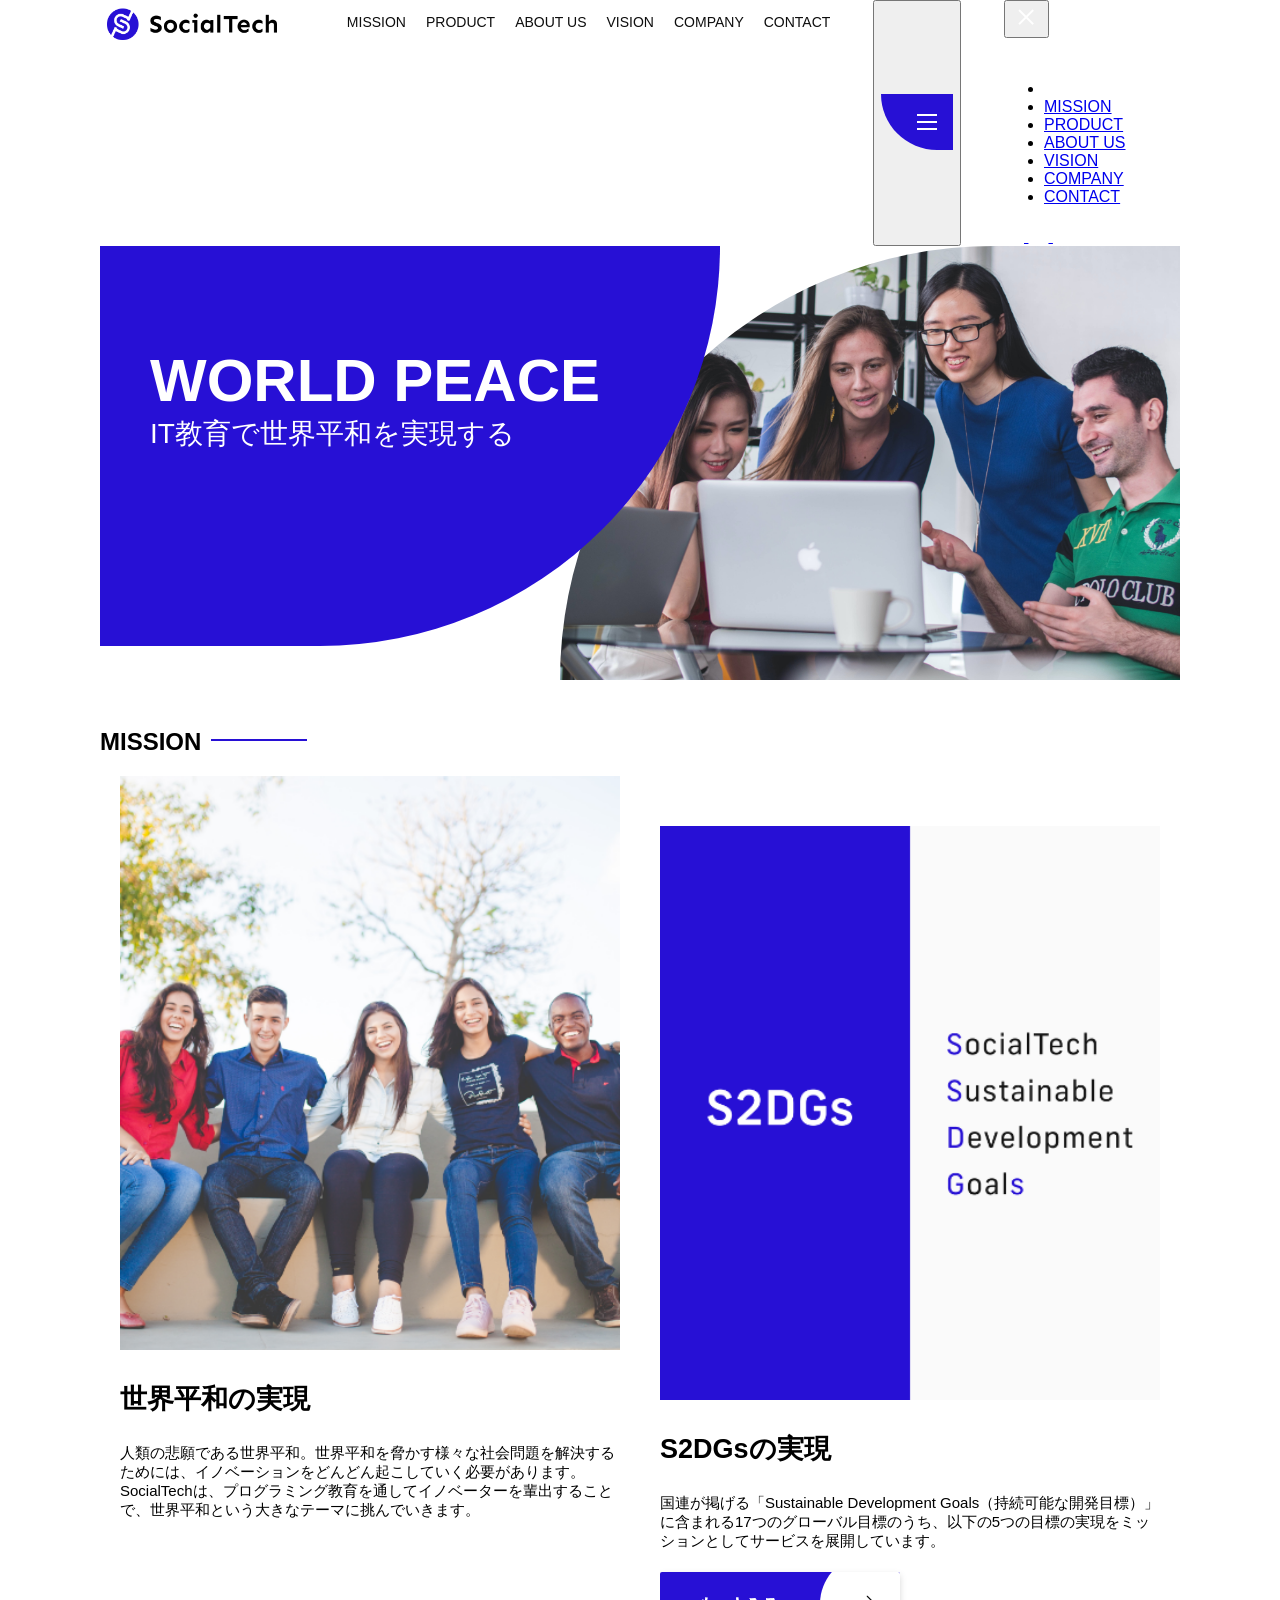
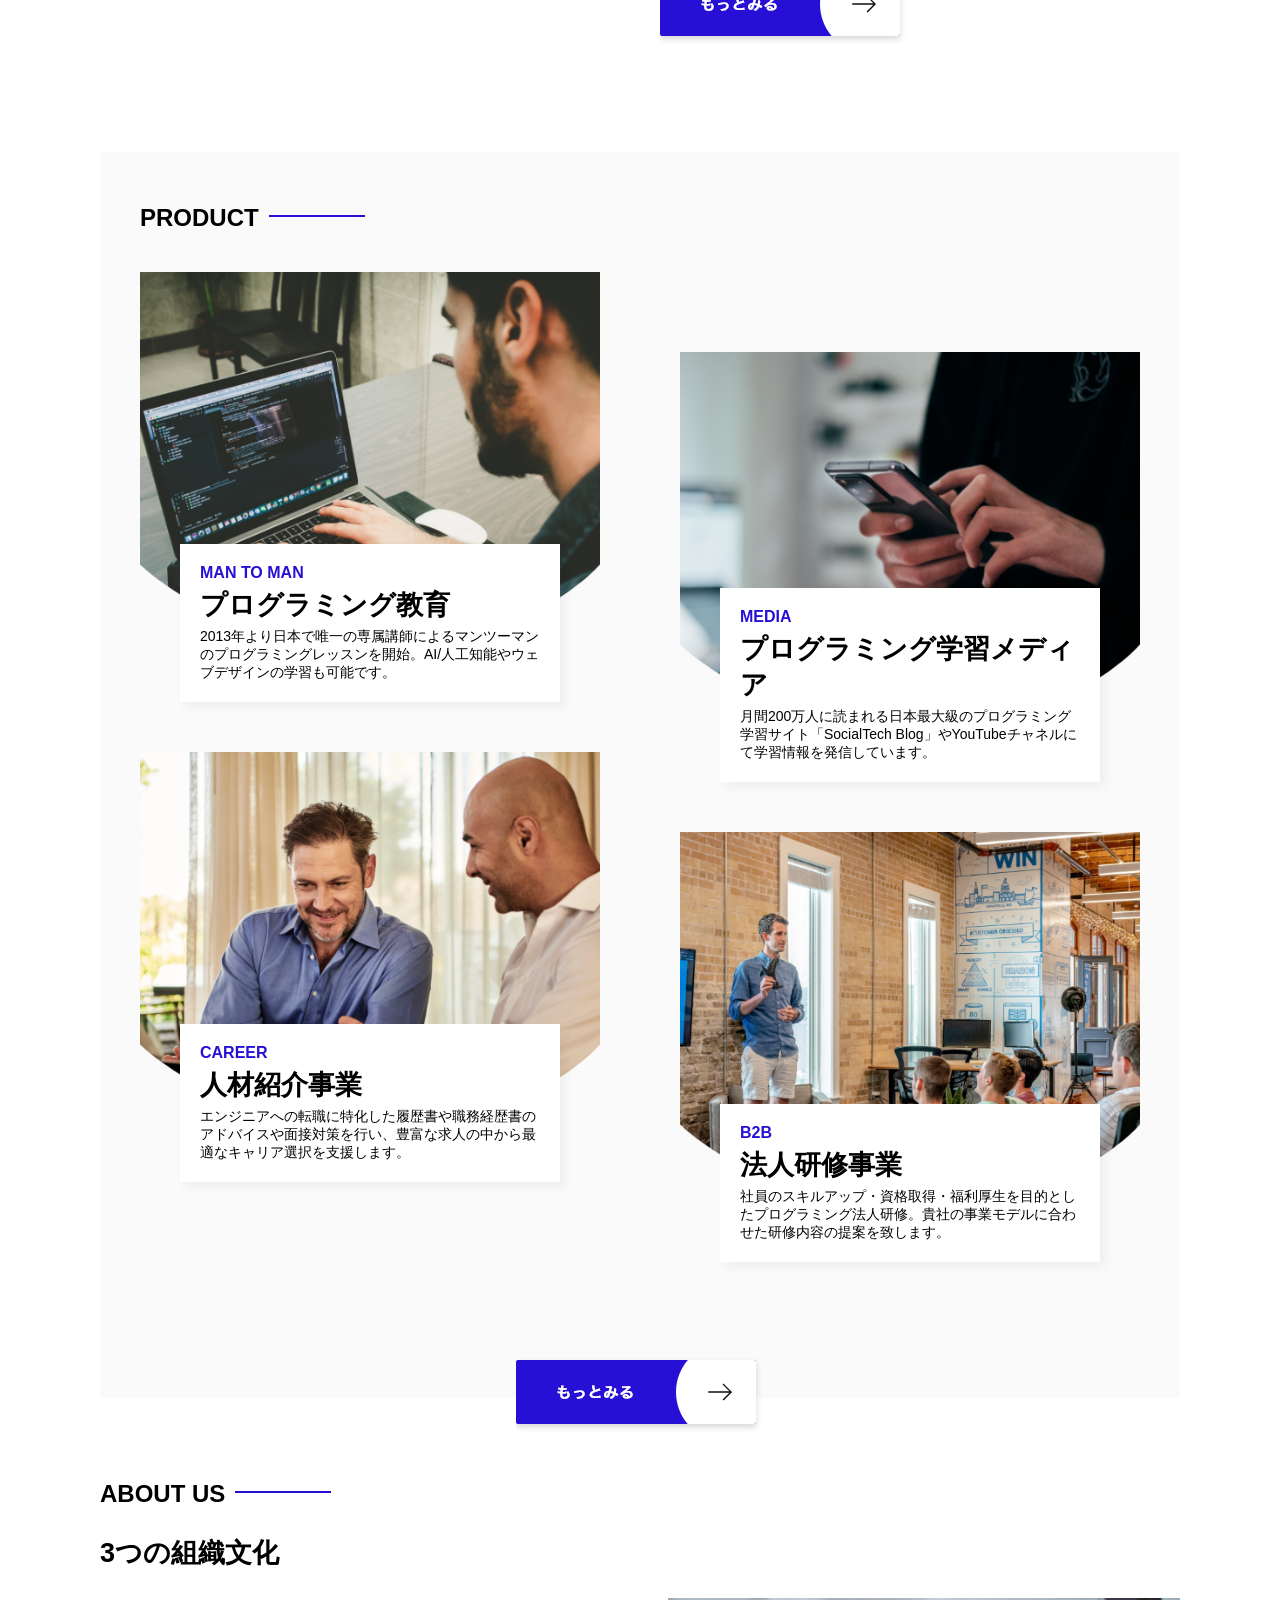
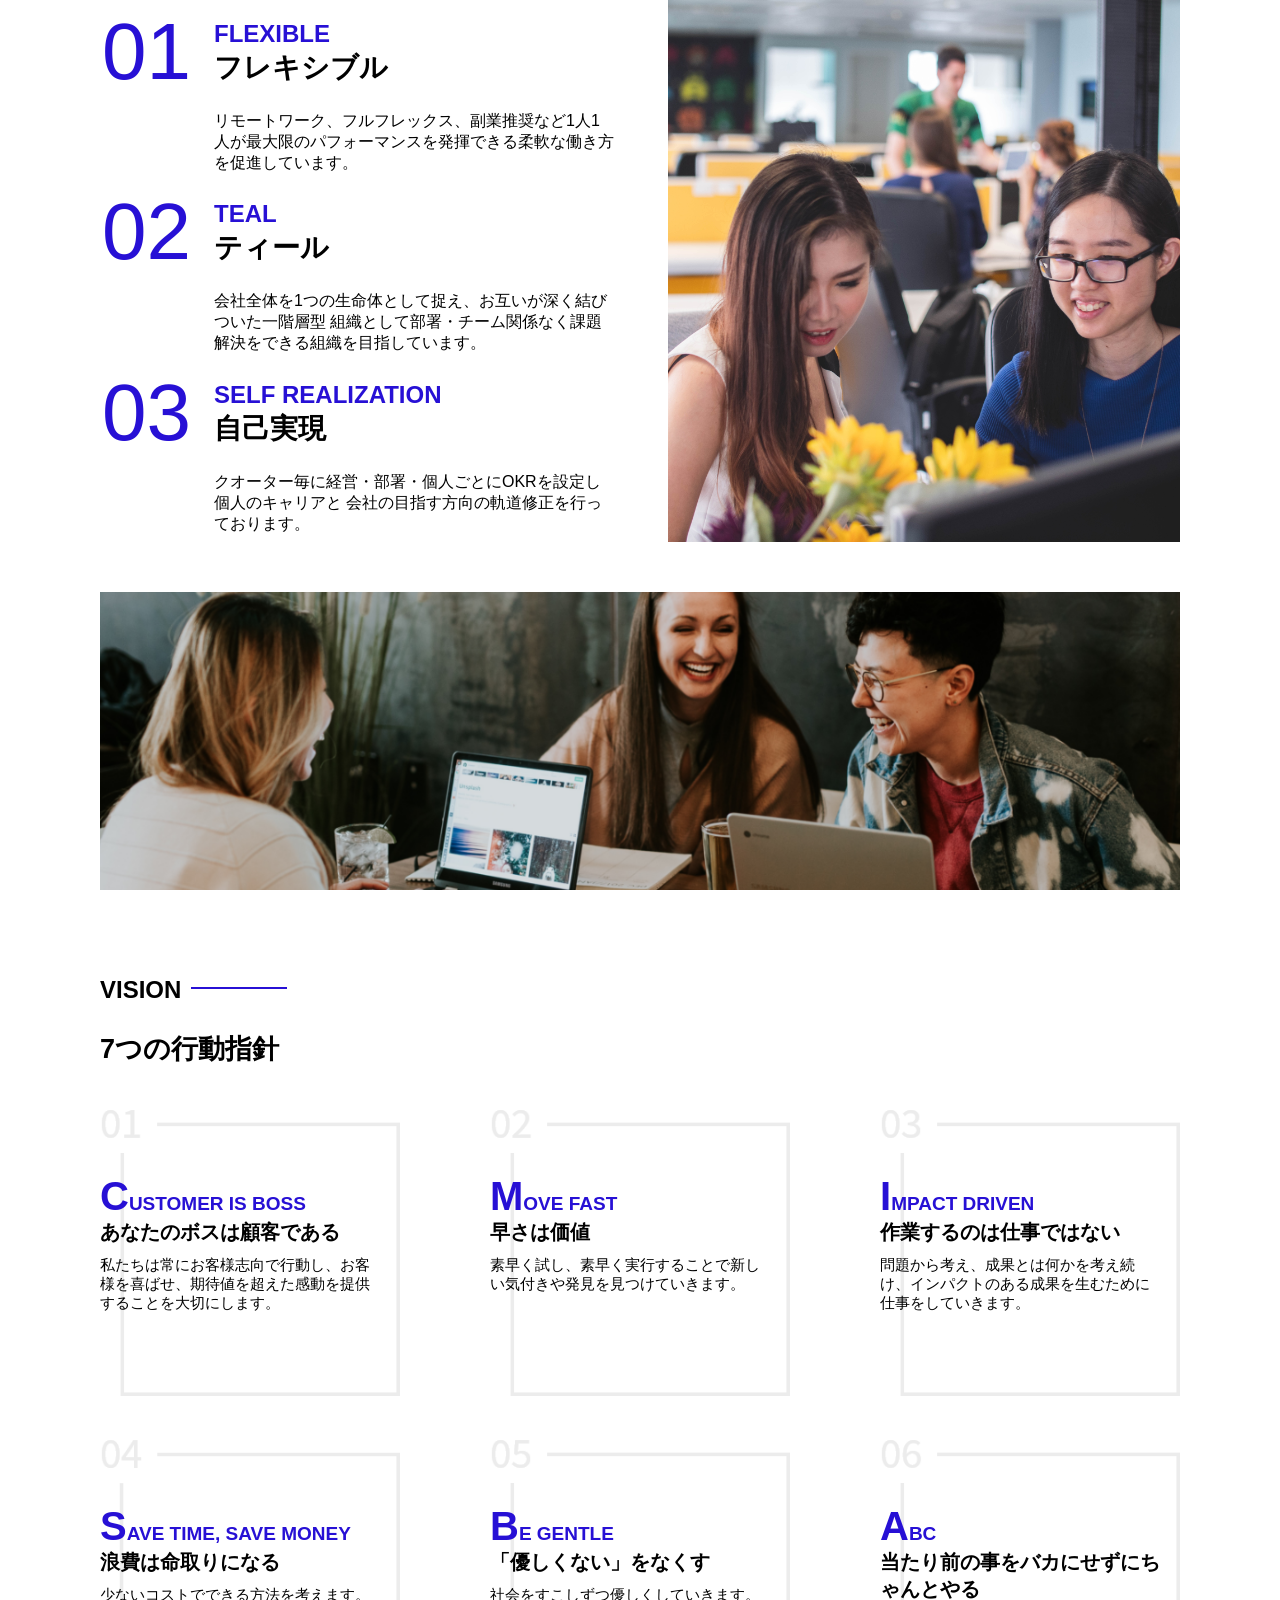
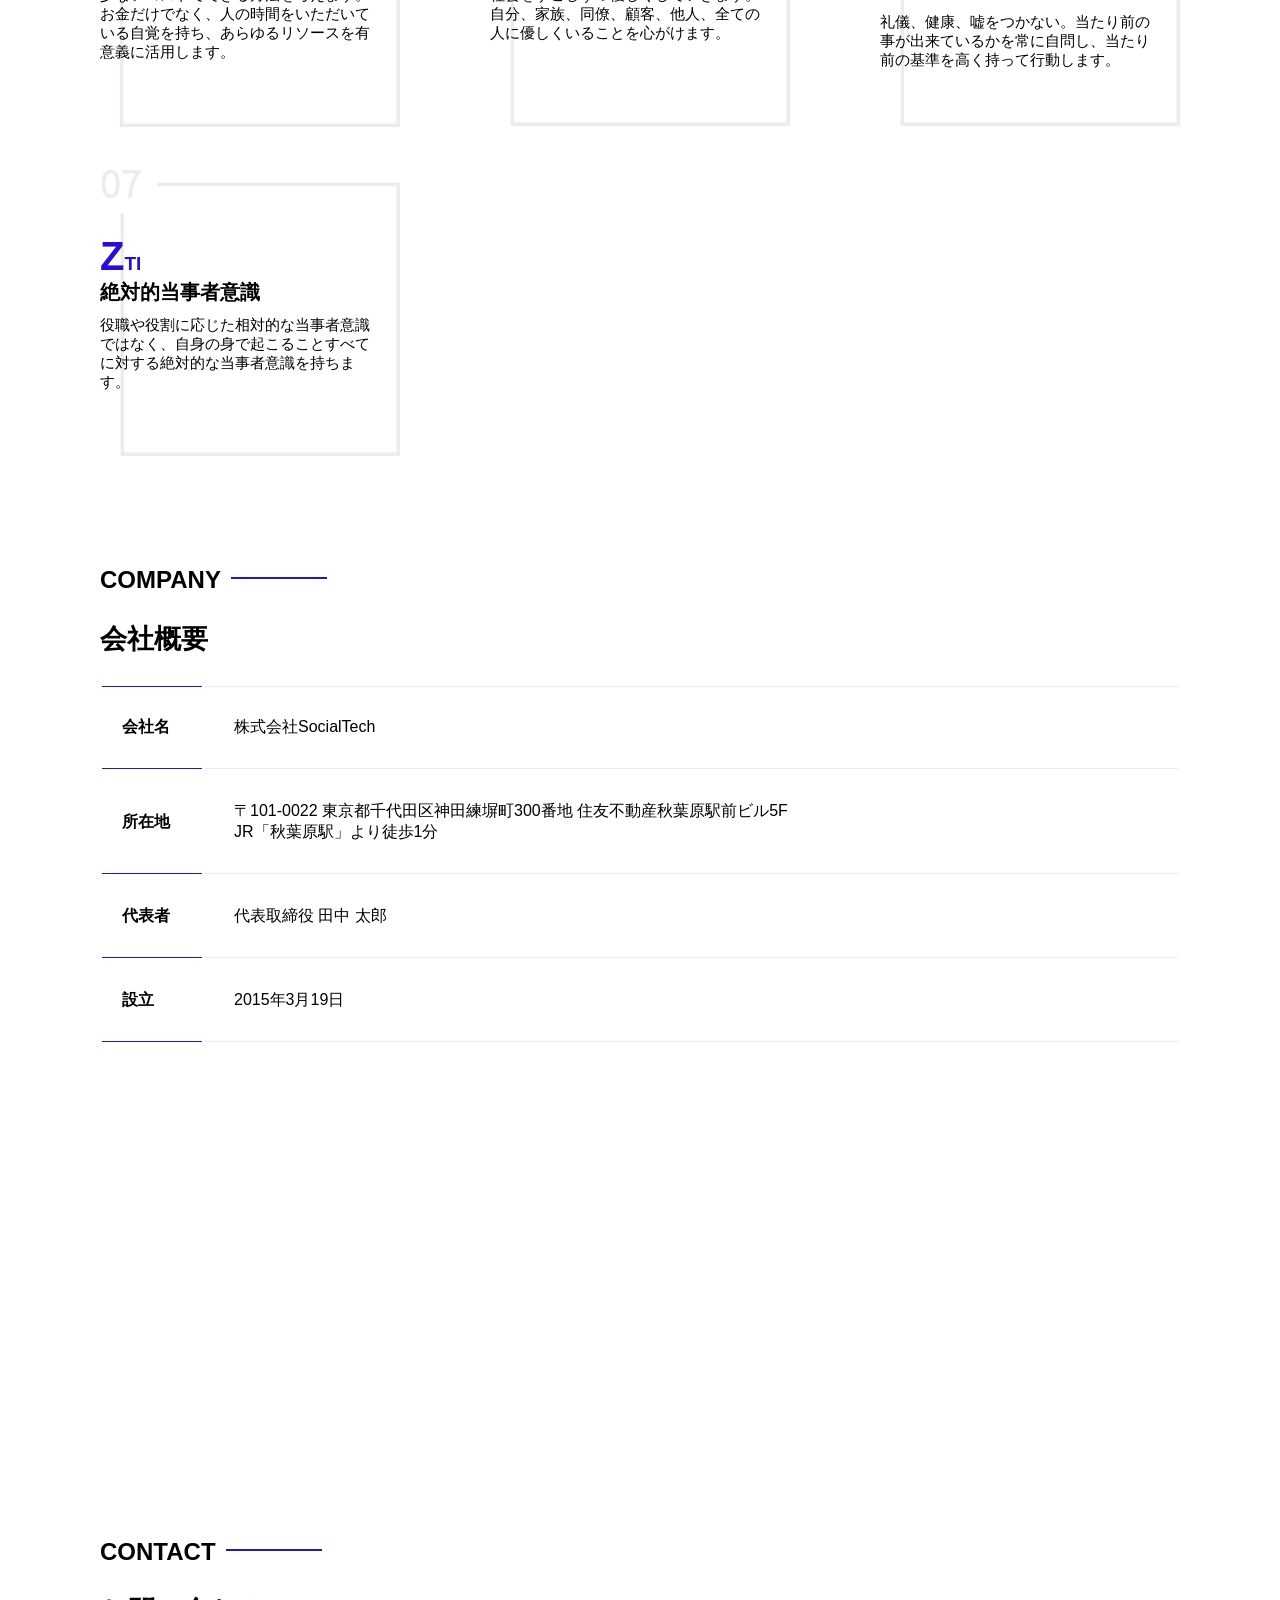
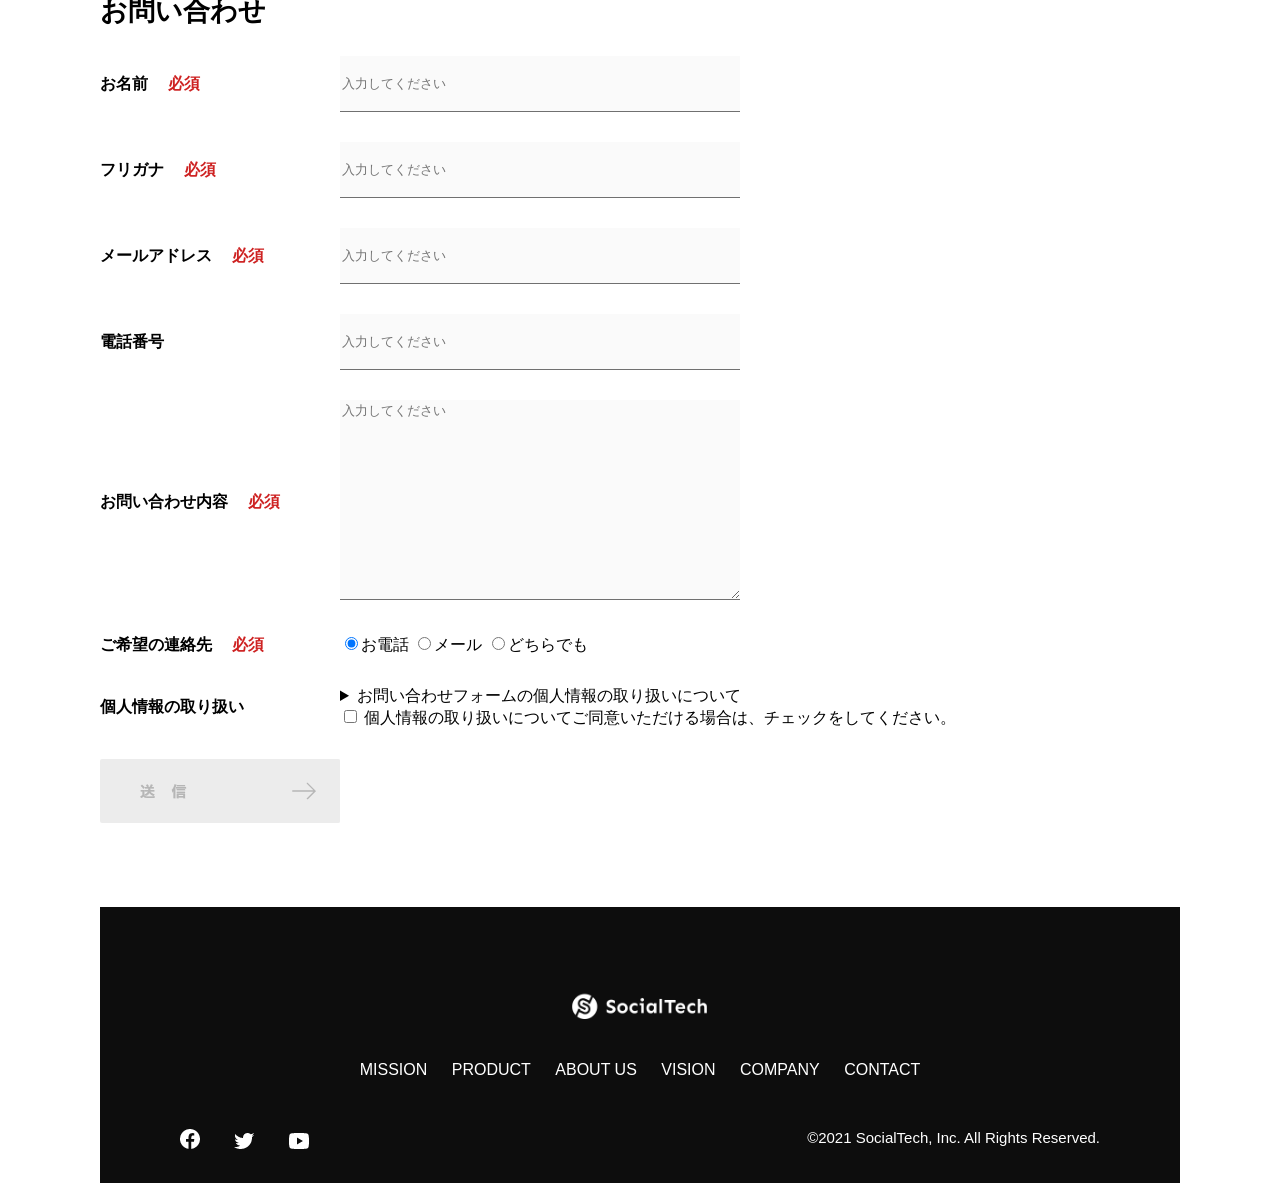
==== commit df952812: "kadai_tutorial_output追加" ====
--- a/kadai_tutorial_output/index.html
+++ b/kadai_tutorial_output/index.html
@@ -1,12 +1,8 @@
 <!DOCTYPE html>
 <html>
 <head>
-    <title></title>
-  <title>SocialTech - MISSION ミッション -</title>
   <title>SocialTech</title>
   <meta charset="UTF-8">
-  <meta name="description" content="">
-  <meta name="description" content="SocialTechが目指す5つの目標（S2DGs）を紹介します">
   <meta name="description" content="SocialTechはEdTech業界のリーディングカンパニーを目指します。">
   <meta name="viewport" content="width=device-width, initial-scale=1.0">
   <link rel="stylesheet" href="style.css">
@@ -15,9 +11,9 @@
   <!-- ヘッダー -->
   <header>
     <!-- ロゴ -->
-    <a href="index.html" id="logo"><img src="./images/logo.png" alt="トップページに戻る"></a>
-    
-    <!-- PC用ナビゲーション -->
+    <a href="index.html" id="logo"><img src="images/logo.png" alt="トップページに戻る"></a>
+
+     <!-- PC用ナビゲーション -->
     <nav id="nav-pc">
        <ul>
         <li><a href="mission.html">MISSION</a></li>
@@ -27,19 +23,18 @@
         <li><a href="index.html#company">COMPANY</a></li>
         <li><a href="index.html#contact">CONTACT</a></li>
        </ul>
-    </nav>
-    
-       <!-- スマホ用メニューボタン -->
+   </nav>
+    <!-- スマホ用メニューボタン -->
        <button id="menu-sp" onclick="document.getElementById('nav-sp').style.display = 'block'">
          <img src="images/button-menu.png" alt="ナビゲーションを開く">
        </button>
-        <!-- スマホ用ナビゲーション -->
+       <!-- スマホ用ナビゲーション -->
        <div id="nav-sp">
          <button id="close" onclick="document.getElementById('nav-sp').style.display = 'none'">
            <img src="images/button-close.png" alt="ナビゲーションを閉じる">
          </button>
-
-        <nav>
+ 
+         <nav>
            <ul>
              <li>
                <a id="logo-sp" href="index.html" onclick="document.getElementById('nav-sp').style.display = 'none'"><img src="images/logo-sp.png" alt="トップページに戻る"></a>
@@ -64,84 +59,30 @@
            </a>
          </div>
        </div>
-  </header>
-
-   <main>
+   </header>
+  <main>
     <article>
-      <section id="mission-main">
-           <div class="mission-main-inner">
-             <div id="mission-title">
-               <h1>MISSION<br><span>ミッション</span></h1>
-               <p>TOP > MISSION</p>
-             </div>
-           </div>
-         </section>
-
-         <section id="mission-s2dgs">
-            <h2 class="mission-h2">S2DGsの実現</h2>
-            <p>国連の掲げる大中小169個の目標「SDGs」のうち、以下の5つの大目標の実現をミッションとします。</p>
-            <img src="images/mission/mission-s2dgs.png" alt="S2DGs">
-          </section>
-
-          <section id="mission-five-goals">
-           <div class="five-goals-image">
-             <img src="images/mission/mission-5goals.png" alt="5Goals">
-           </div>
-           <div class="five-goals-read">
-             <div>
-               <img class="fivegoals-image-left" src="images/mission/mission-5goals01.png" alt="PCを操作する女の子">
-               <span class="fivegoals-number">01</span>
-               <h3 class="fivegoals-h3">貧困をなくそう</h3>
-               <p class="fivegoals-p">平均年収の高いエンジニアになることを支援し、相対的貧困を抜け出す社会人を増やしていきます。さらに、技能取得や職業訓練の機会を得られない貧困家庭の子供にもIT教育を提供し「貧困の連鎖」を食い止めることを目指します。</p>
-             </div>
-             <div>
-               <img class="fivegoals-image-right" src="images/mission/mission-5goals02.png" alt="PCを見つめる小さい女の子">
-               <span class="fivegoals-number">02</span>
-               <h3 class="fivegoals-h3">質の高い教育をみんなに</h3>
-               <p class="fivegoals-p">手頃な価格で質の高い技術・職業教育の提供を行い、誰もがエンジニアになれるための教育プラットフォームを目指します。子供向けSTEAM教育を提供し、グローバル社会やAI時代に適応して世界で通用する価値の高い人材を育成します。</p>
-             </div>
-             <div>
-               <img class="fivegoals-image-left" src="images/mission/mission-5goals03.png" alt="PCを操作する女性">
-               <span class="fivegoals-number">03</span>
-               <h3 class="fivegoals-h3">ジェンダー平等の実現</h3>
-               <p class="fivegoals-p">女性エンジニアを輩出することは、ジェンダーギャップ指数の経済、教育分野に影響を与えると考えています。女性エンジニアを増やすことで、ライフイベントが多い女性の社会進出を促す機会の創出やシングルマザーの貧困解消をし、男女格差の無い、健全な社会を目指します。</p>
-             </div>
-             <div>
-               <img class="fivegoals-image-right" src="images/mission/mission-5goals04.png" alt="笑顔で話し合う3人の男女">
-               <span class="fivegoals-number">04</span>
-               <h3 class="fivegoals-h3">生産的で働きがいのある雇用</h3>
-               <p class="fivegoals-p">長期的な経済成長を継続するためには、生産性を高めた産業の拡大と人材の輩出が必要です。エンジニアはイノベーション産業を成長させるための大きな鍵を握っており、さらにクリエイティブな職業で働きがいのある人間らしい雇用を生み出せると考えています。</p>
-             </div>
-             <div>
-               <img class="fivegoals-image-left" src="images/mission/mission-5goals05.png" alt="障害を持つ男性が生き生きと働く様子">
-               <span class="fivegoals-number">05</span>
-               <h3 class="fivegoals-h3">不平等をなくす</h3>
-               <p class="fivegoals-p">障害やハンディキャップを持っていても、エンジニアになることで生産的に働くことができます。障がい者雇用における正社員率と平均賃金に大きな開きを無くすために、誰もがエンジニアになれる機会を提供します。</p>
-             </div>
-           </div>
-         </section>
-    
-        <!-- メインビジュアル -->
+      <!-- メインビジュアル -->
       <section id="main-visual">
-         <div id="main-message">
+        <div id="main-message">
             <h1>WORLD PEACE</h1>
             <p>IT教育で世界平和を実現する</p>
         </div>
         <img src="images/index/index-main.png" alt="PCの周りに集まる多国籍の仲間たち">
       </section>
-        <!--ミッション-->
+      <!--ミッション-->
       <section id="mission">
-        <h2 class="index-h2">MISSION</h2>
+         <h2 class="index-h2">MISSION</h2>
         <div id="mission-flex">
           <div>
-           <img id="mission-photo" src="images/index/index-mission.png" alt="屋外のベンチで写真を撮影する多国籍の仲間たち">
+            <img id="mission-photo" src="images/index/index-mission.png" alt="屋外のベンチで写真を撮影する多国籍の仲間たち">
             <h3>世界平和の実現</h3>
             <p>
               人類の悲願である世界平和。世界平和を脅かす様々な社会問題を解決するためには、イノベーションをどんどん起こしていく必要があります。SocialTechは、プログラミング教育を通してイノベーターを輩出することで、世界平和という大きなテーマに挑んでいきます。
             </p>
-          </div>  
-          <div>
-             <img id="s2dgs" src="images/index/s2dgs.png" alt="S2DGs">
+          </div>
+          <div>
+            <img id="s2dgs" src="images/index/s2dgs.png" alt="S2DGs">
             <h3>S2DGsの実現</h3>
             <p>国連が掲げる「Sustainable Development Goals（持続可能な開発目標）」に含まれる17つのグローバル目標のうち、以下の5つの目標の実現をミッションとしてサービスを展開しています。</p>
             <a href="mission.html">
@@ -239,12 +180,12 @@
         </div>
         <img class="culture-img2" src="images/index/index-aboutus2.png" alt="笑顔で話し合う3人の男女">
       </section>
-       <!-- VISION -->
+      <!-- VISION -->
       <section id="vision">
         <h2 class="index-h2">VISION</h2>
         <h3>7つの行動指針</h3>
         <div>
-          <div class="vision-box">
+            <div class="vision-box">
                <img src="images/index/vision-01.png" alt="01">
                <div>
                  <h4>CUSTOMER IS BOSS</h4>
@@ -306,7 +247,7 @@
       <section id="company">
         <h2 class="index-h2">COMPANY</h2>
         <h3>会社概要</h3>
-        <table id="company-table">
+         <table id="company-table">
              <tr>
                <th class="tableheader tableheader-first">会社名</th>
                <td class="cell cell-first">株式会社SocialTech</td>
@@ -324,8 +265,11 @@
                <td class="cell">2015年3月19日</td>
              </tr>
            </table>
-           <iframe src="https://www.google.com/maps/embed?pb=!1m18!1m12!1m3!1d3240.0688551336807!2d139.7720776771055!3d35.69992317258124!2m3!1f0!2f0!3f0!3m2!1i1024!2i768!4f13.1!3m3!1m2!1s0x60188fee13660e23%3A0x77137876edf742ac!2z5L2P5Y-L5LiN5YuV55Sj56eL6JGJ5Y6f6aeF5YmN44OT44Or!5e0!3m2!1sja!2sjp!4v1704858013291!5m2!1sja!2sjp" style="border: 0" allowfullscreen="" loading="lazy"></iframe>
-       </section>
+            <iframe 
+ src="https://www.google.com/maps/embed?pb=!1m18!1m12!1m3!1d3240.0688551336807!2d139.7720776771055!3d35.69992317258124!2m3!1f0!2f0!3f0!3m2!1i1024!2i768!4f13.1!3m3!1m2!1s0x60188fee13660e23%3A0x77137876edf742ac!2z5L2P5Y-L5LiN5YuV55Sj56eL6JGJ5Y6f6aeF5YmN44OT44Or!5e0!3m2!1sja!2sjp!4v1704858013291!5m2!1sja!2sjp" 
+ style="border: 0" allowfullscreen="" loading="lazy">
+ </iframe>
+      </section>
       <!-- お問い合わせフォーム -->
       <section id="contact">
         <h2 class="index-h2">CONTACT</h2>
@@ -371,7 +315,7 @@
               <textarea class="contact-textarea" placeholder="入力してください" name="message"></textarea>
             </div>
           </div>
-           <div>
+          <div>
             <div class="contact-heading">
               <label class="contact-label">ご希望の連絡先<span class="contact-span">必須</span></label>
             </div>
@@ -381,7 +325,7 @@
               <input class="radiobutton" type="radio" value="both" name="contact"><label>どちらでも</label>
             </div>
           </div>
-            <div>
+          <div>
                <div class="contact-heading">
                  <label class="contact-label">個人情報の取り扱い</label>
                </div>
@@ -430,13 +374,13 @@
                  <span>個人情報の取り扱いについてご同意いただける場合は、チェックをしてください。</span>
                </div>
              </div>
-              <input type="image" src="images/button-submit.png" alt="送信する">
+             <input type="image" src="images/button-submit.png" alt="送信する">
         </form>
       </section>
     </article>
   </main>
 
-   <footer>
+  <footer>
       <div id="footer-logo">
         <img src="images/logo-sp.png" alt="SocialTech">
       </div>
@@ -448,7 +392,7 @@
         <a href="index.html#company">COMPANY</a>
         <a href="index.html#contact">CONTACT</a>
       </div>
-       <div id="sns-footer">
+      <div id="sns-footer">
          <div class="sns-btns">
            <a href="https://www.facebook.com/sejuku2013"><img src="images/button-facebook.png" alt="Facebookのリンク"></a>
            <a href="https://twitter.com/samuraijuku"><img src="images/button-twitter.png" alt="Twitterのリンク"></a>
@@ -456,8 +400,7 @@
          </div>
          <p id="copyright">&copy;2021 SocialTech, Inc. All Rights Reserved.</p>
        </div>
-    </footer>
+  </footer>
 
 </body>
-
 </html>
--- a/kadai_tutorial_output/style.css
+++ b/kadai_tutorial_output/style.css
@@ -8,9 +8,9 @@
 }
 
 body {
-  max-width: 1080px;
-  margin: 0 auto 0 auto;
-    font-family: "Source Sans Pro", "Hiragino Kaku Gothic ProN", Meiryo, Arial, sans-serif;
+   max-width: 1080px;
+   margin: 0 auto 0 auto;
+  font-family: "Source Sans Pro", "Hiragino Kaku Gothic ProN", Meiryo, Arial, sans-serif;
 }
 
 /* ヘッダー */
@@ -19,7 +19,7 @@
    justify-content: space-between;
  }
 
- /* ナビゲーションのレイアウト */
+  /* ナビゲーションのレイアウト */
  #nav-pc {
    font-size: 14px;
  }
@@ -44,13 +44,7 @@
    text-decoration: underline;
  }
 
-  /* スマホ用ナビを非表示 */
-  #nav-sp,
-  #menu-sp {
-    display: none;
-  }
-
- /* メインビジュアル*/
+  /* メインビジュアル*/
  #main-visual {
    position: relative;
    height: 400px;
@@ -69,7 +63,7 @@
    z-index: 11;
  }
 
- #main-message > h1 {
+  #main-message > h1 {
    font-size: 60px;
    margin: 100px 0 0 50px;
  }
@@ -228,7 +222,7 @@
    width: 100%;
  }
 
-  /* 3つの組織文化の表 */
+ /* 3つの組織文化の表 */
  .culture-table {
    margin-right: 50px;
  }
@@ -258,7 +252,7 @@
    margin: 0;
  }
 
- /* ビジョン */
+  /* ビジョン */
  #vision {
    margin: 80px auto 80px auto;
  }
@@ -278,7 +272,7 @@
    position: relative;
  }
 
-  .vision-box > img {
+ .vision-box > img {
    width: 100%;
    position: relative;
    z-index: 30;
@@ -311,12 +305,12 @@
    margin: 10px 0 0 0;
  }
 
-/* 会社概要 */
+ /* 会社概要 */
  #company {
    margin: 80px auto 80px auto;
  }
 
-  #company-table {
+ #company-table {
    width: 100%;
  }
  
@@ -348,13 +342,13 @@
    border-top-style: solid;
  }
 
- #company > iframe {
+  #company > iframe {
    width: 100%;
    height: 368px;
    margin-top: 40px;
  }
 
-  /* お問い合わせ */
+ /* お問い合わせ */
  #contact {
    margin: 80px auto 80px auto;
  }
@@ -367,7 +361,7 @@
    padding-bottom: 30px;
  }
 
-  /* 左列の見出し */
+ /* 左列の見出し */
  .contact-heading {
    width: 240px;
    align-self: center;
@@ -408,7 +402,7 @@
    height: 200px;
 }
 
- /* 個人情報の取り扱い */
+/* 個人情報の取り扱い */
  #contact dt {
    font-weight: bold;
  }
@@ -505,6 +499,7 @@
    font-size: 16px;
  }
 
+
  /* ミッションページ　S2DGSの設定 */
  #mission-s2dgs {
    padding: 20px;
@@ -519,7 +514,7 @@
    content: none;
  }
 
- /* ミッションページ　5つのゴールの設定 */
+  /* ミッションページ　5つのゴールの設定 */
  #mission-five-goals {
    padding: 20px;
    display: flex;
@@ -566,6 +561,93 @@
  }
  
  .fivegoals-p {
+   margin: 0;
+ }
+
+ /* プロダクトページ */
+ .product-main-inner {
+   background-image: url("images/product/product-main.png");
+   background-repeat: no-repeat;
+   background-position-y: center;
+ }
+ 
+ #product-title {
+   background-color: #2710d5;
+   width: 368px;
+   color: #ffffff;
+   height: 496px;
+   border-radius: 0 248px 248px 0;
+   position: relative;
+ }
+ 
+ #product-title h1 {
+   position: absolute;
+   top: 0;
+   left: 100px;
+   font-size: 80px;
+   line-height: 1;
+ }
+ 
+ #product-title h1 span {
+   font-size: 26px;
+ }
+ 
+ #product-title > p {
+   position: absolute;
+   top: 350px;
+   left: 100px;
+   font-size: 16px;
+ }
+
+ /* セクション */
+ .product-section {
+   display: flex;
+   padding: 20px 20px 0;
+ }
+ 
+ .product-section .product-section-img {
+   width: 450px;
+ }
+ 
+ /* 左が画像のセクション*/
+ .product-section-left .product-section-img img {
+   width: 100%;
+   padding: 0 40px 30px 0;
+   border-radius: 0 432px 0 0;
+ }
+ 
+ .product-section-left .product-read {
+   width: 50%;
+   flex-grow: 1;
+ }
+ 
+ .product-section-left .product-read p {
+   margin-bottom: 0;
+ }
+ 
+ /* 右が画像のセクション*/
+ .product-section-right {
+   justify-content: space-between;
+ }
+ 
+ .product-section-right .product-section-img img {
+   width: 100%;
+   padding: 0 0 30px 40px;
+   border-radius: 432px 0 0 0;
+ }
+ 
+ .product-section-right .product-read {
+   width: 500px;
+ }
+ 
+ .product-h2 {
+   color: #2710d5;
+   font-size: 24px;
+   margin: 0;
+ }
+ 
+ .product-h3 {
+   font-size: 28px;
    margin: 0;
  }
 
@@ -599,7 +681,9 @@
      display: none;
      z-index: 100;
    }
-    /* ×ボタン */
+  
+   
+     /* ×ボタン */
    #close {
      position: absolute;
      top: 20px;
@@ -619,9 +703,9 @@
    /* ナビゲーションメニュー用ロゴ */
    #logo-sp {
      margin: 80px 0 30px 20px;
-   }
-   
-    /* ナビゲーションのリンクの装飾設定 */
+   } 
+
+   /* ナビゲーションのリンクの装飾設定 */
   #nav-sp nav a {
     display: block;
     color: #ffffff;
@@ -630,6 +714,12 @@
   #nav-sp nav a:hover {
      text-decoration: underline;
    }
+
+   /* スマホ用ナビを非表示 */
+  #nav-sp,
+  #menu-sp {
+    display: none;
+  }
  
    #nav-sp .menu {
      text-decoration: none;
@@ -673,11 +763,14 @@
    }
  
    #main-visual > img {
-     width: 100%;
-     border-radius: 476px 0 0 0;
-     top: auto;
-     bottom: 0;
-   }
+    max-width: 620px;
+    border-radius: 476px 0 0 0;
+    position: absolute;
+    top: 0;
+    right: 0;
+    z-index: 10;
+
+     }
 
    /*見出し*/
    h2 {
@@ -879,7 +972,7 @@
      margin-top: 30px;
    }
 
-   /* mission.html用スタイル */
+    /* mission.html用スタイル */
    /* ミッションのメインビジュアル */
    #mission-main {
      height: 256px;
@@ -928,7 +1021,7 @@
       width: 100%;
     }
 
-      /* ミッションページ　5つのゴールの設定 */
+    /* ミッションページ　5つのゴールの設定 */
    #mission-five-goals {
      flex-direction: column;
    }
@@ -952,7 +1045,8 @@
    .fivegoals-image-left {
      align-self: center;
    }
-     /* プロダクトページ */
+
+   /* プロダクトページ */
    #product-main {
      height: 256px;
      margin-top: 4%;
@@ -985,7 +1079,8 @@
      left: 20px;
      font-size: 13px;
    }
-    /* セクション */
+
+   /* セクション */
    .product-section {
      flex-direction: column;
    }
@@ -1019,5 +1114,4 @@
      order: 2;
      width: 100%;
    }
-
-   }+  }
